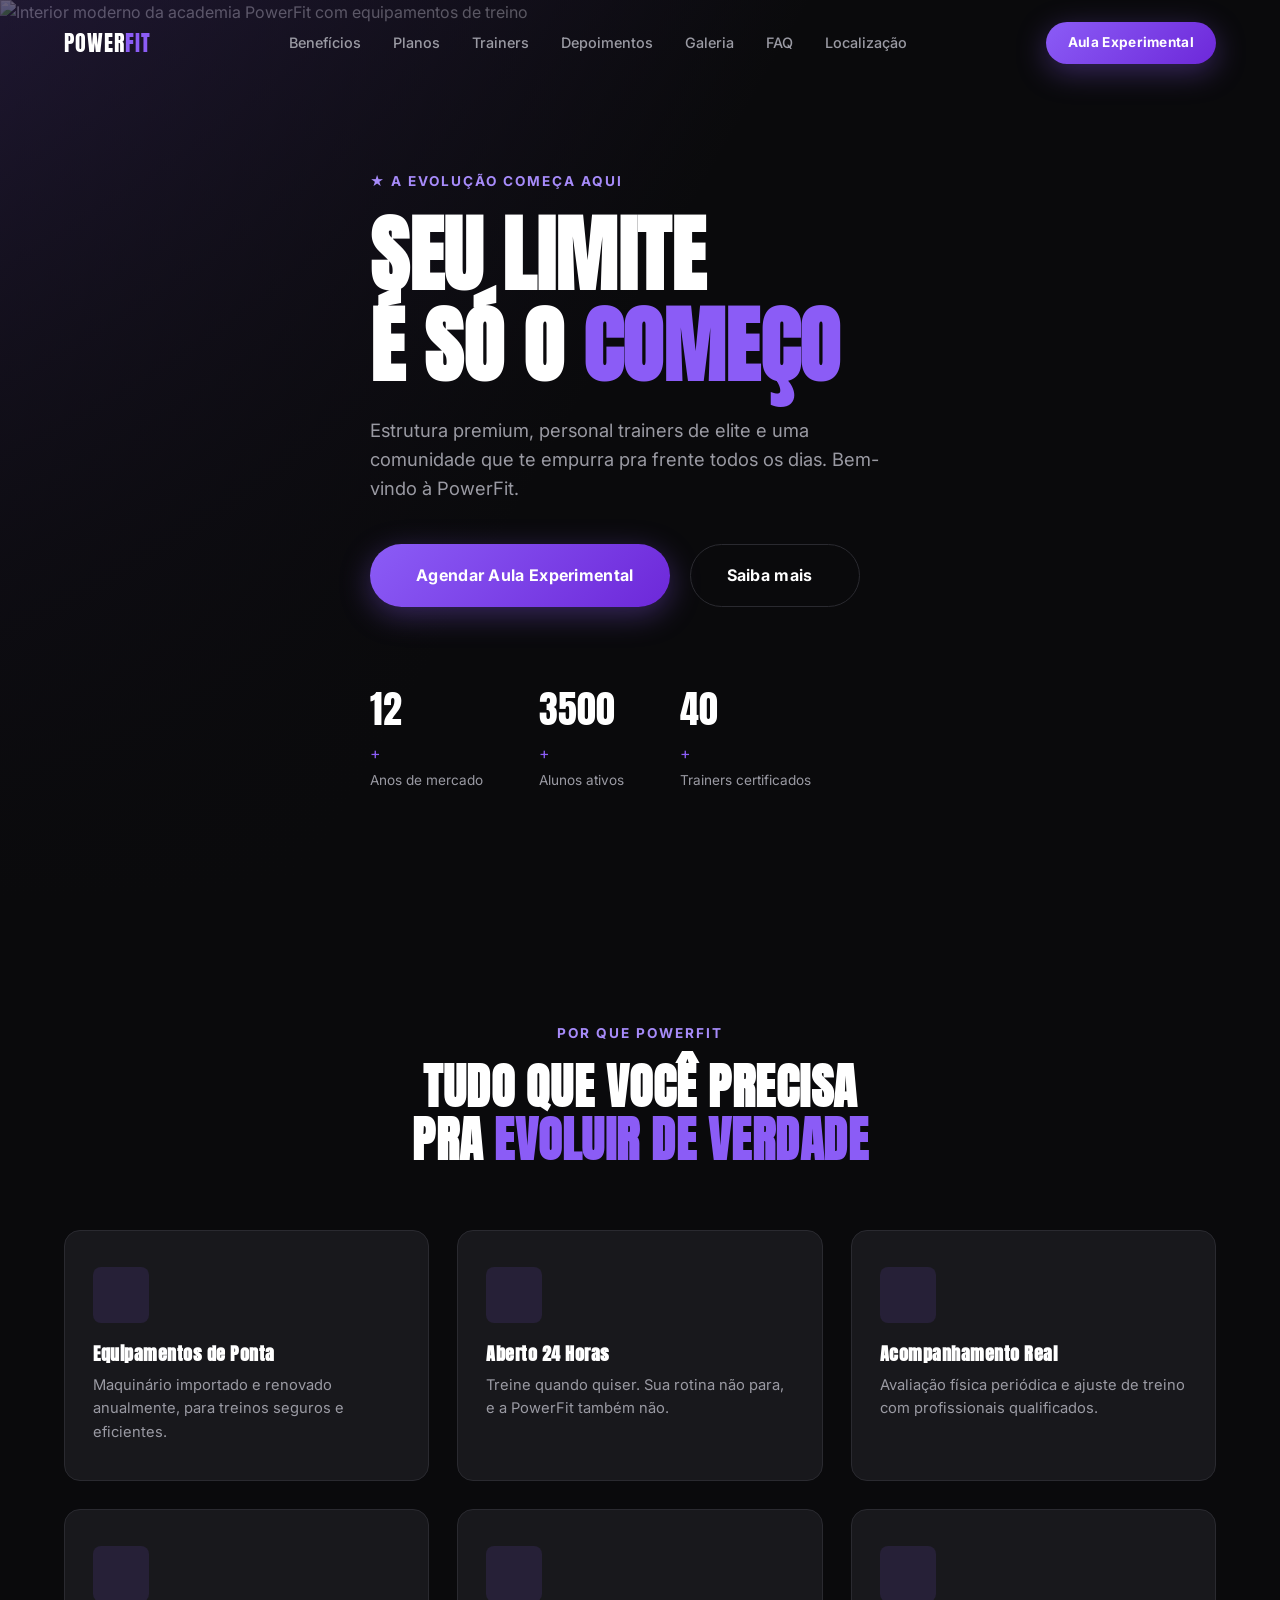
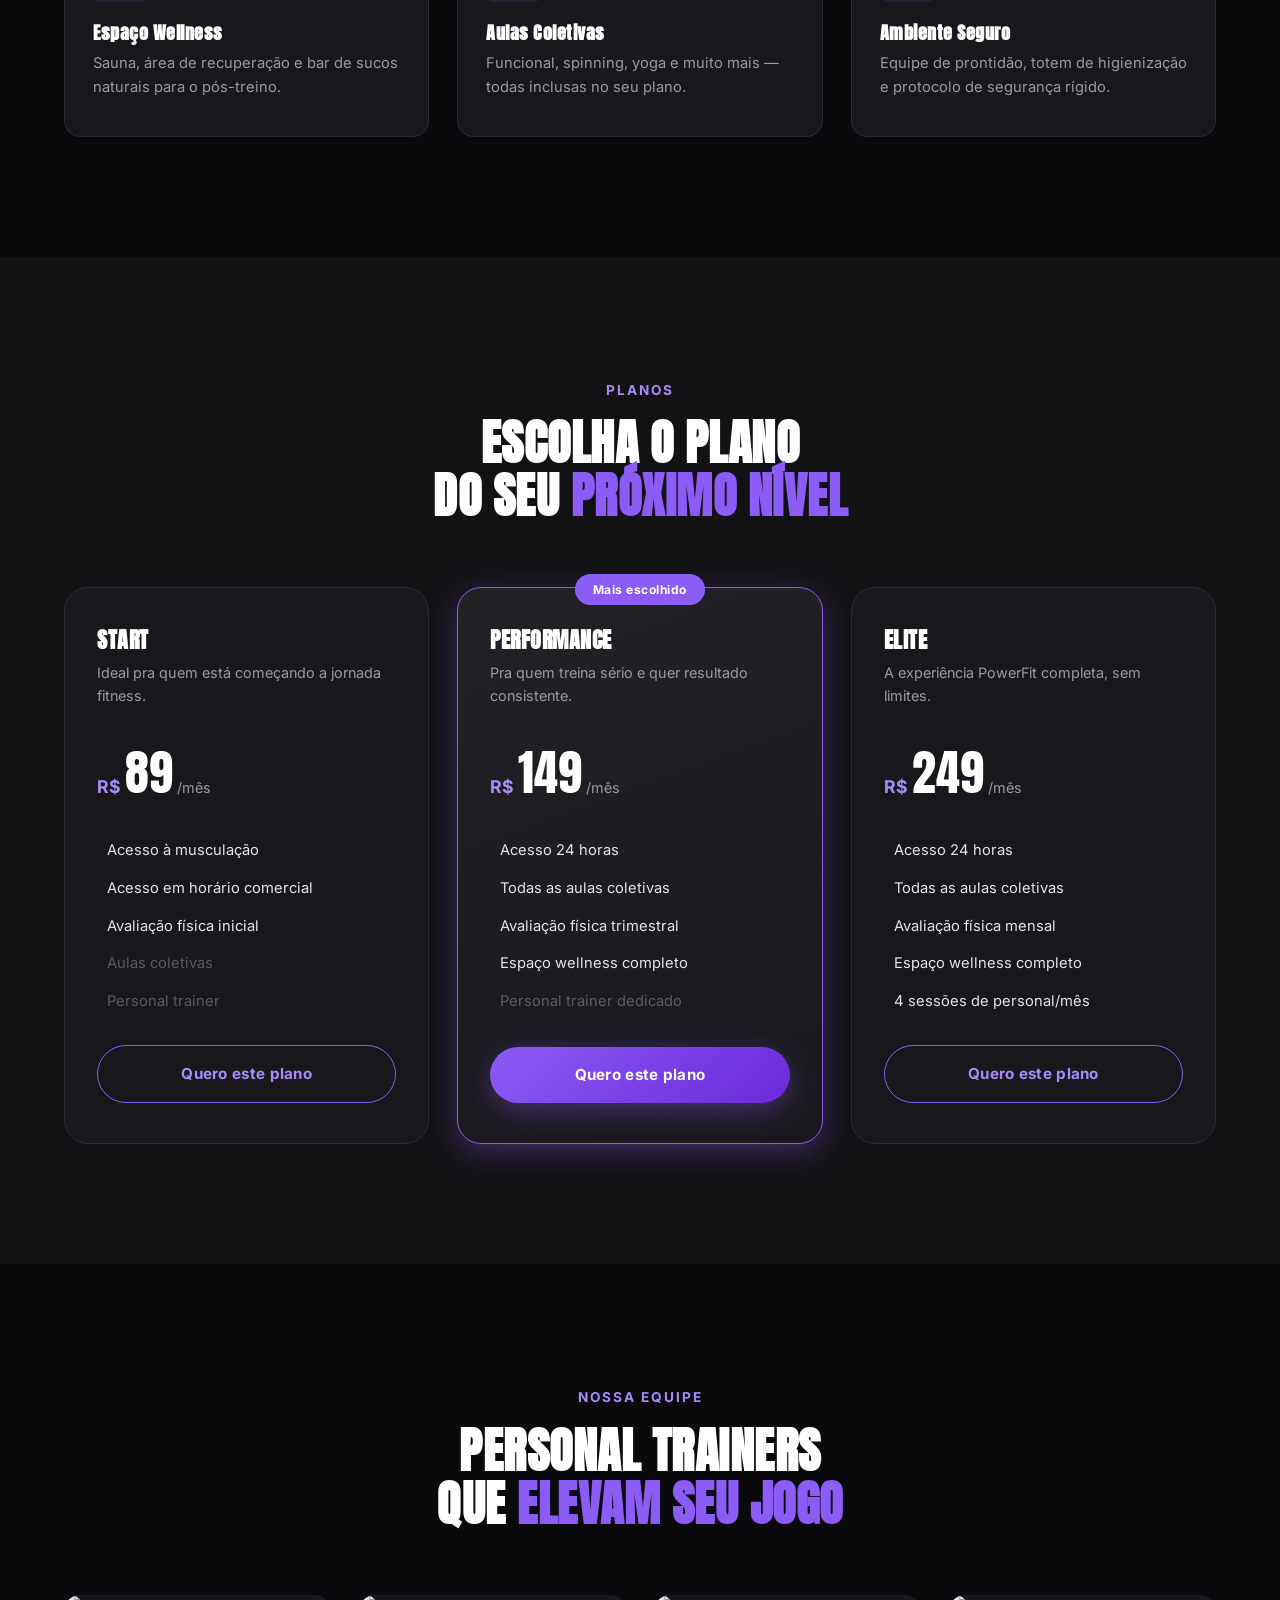
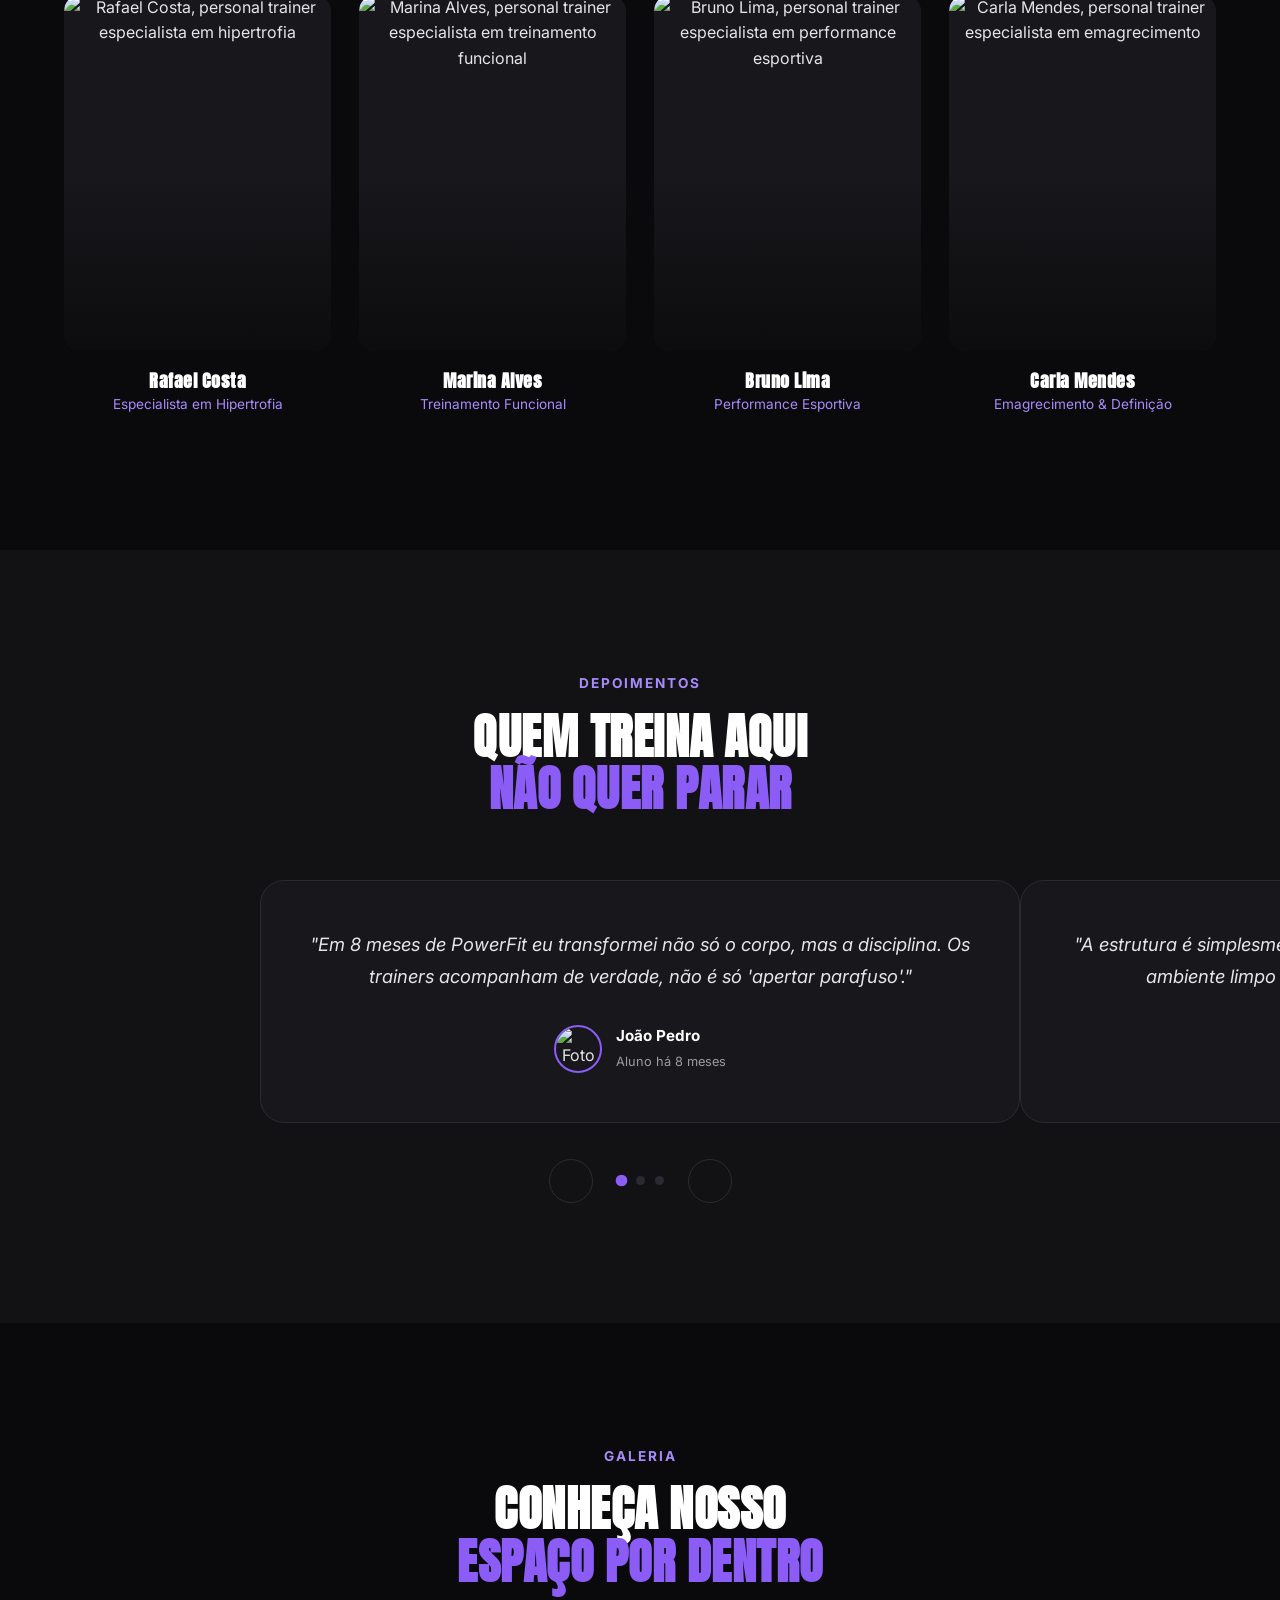
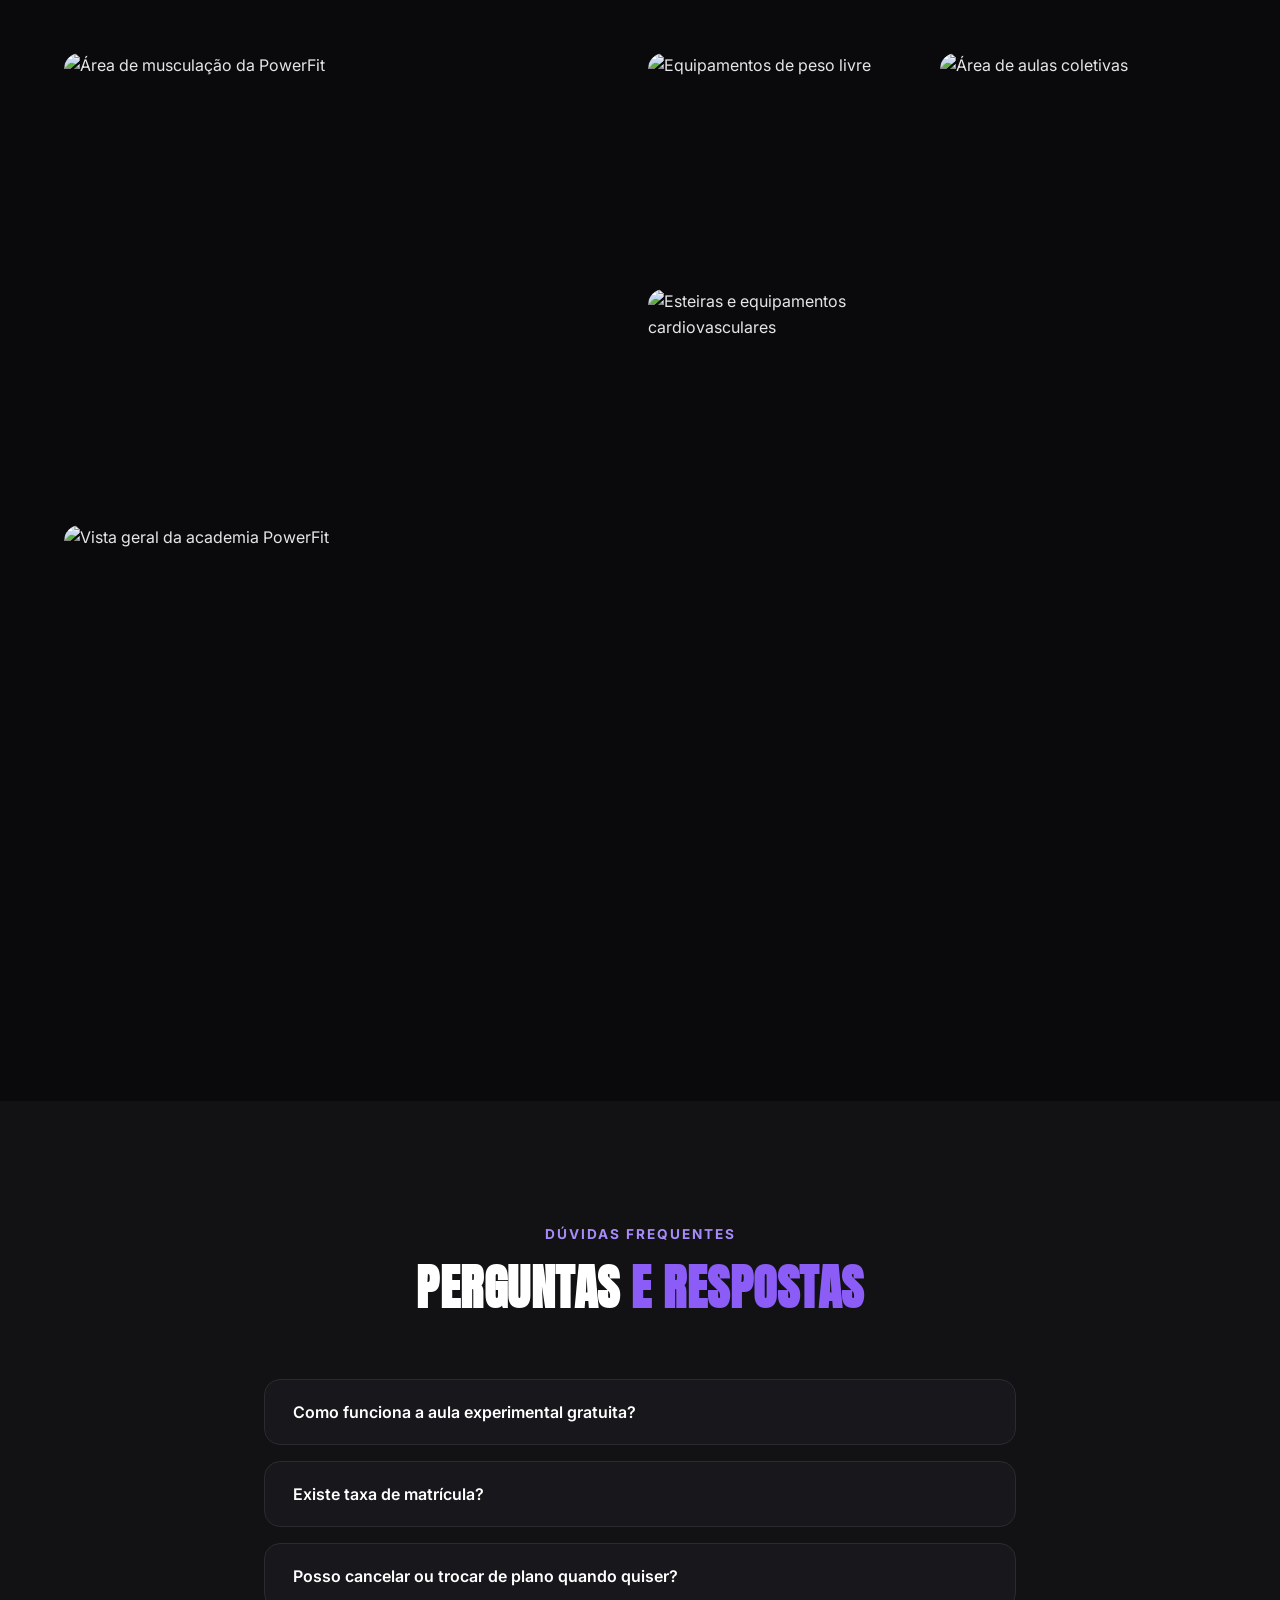
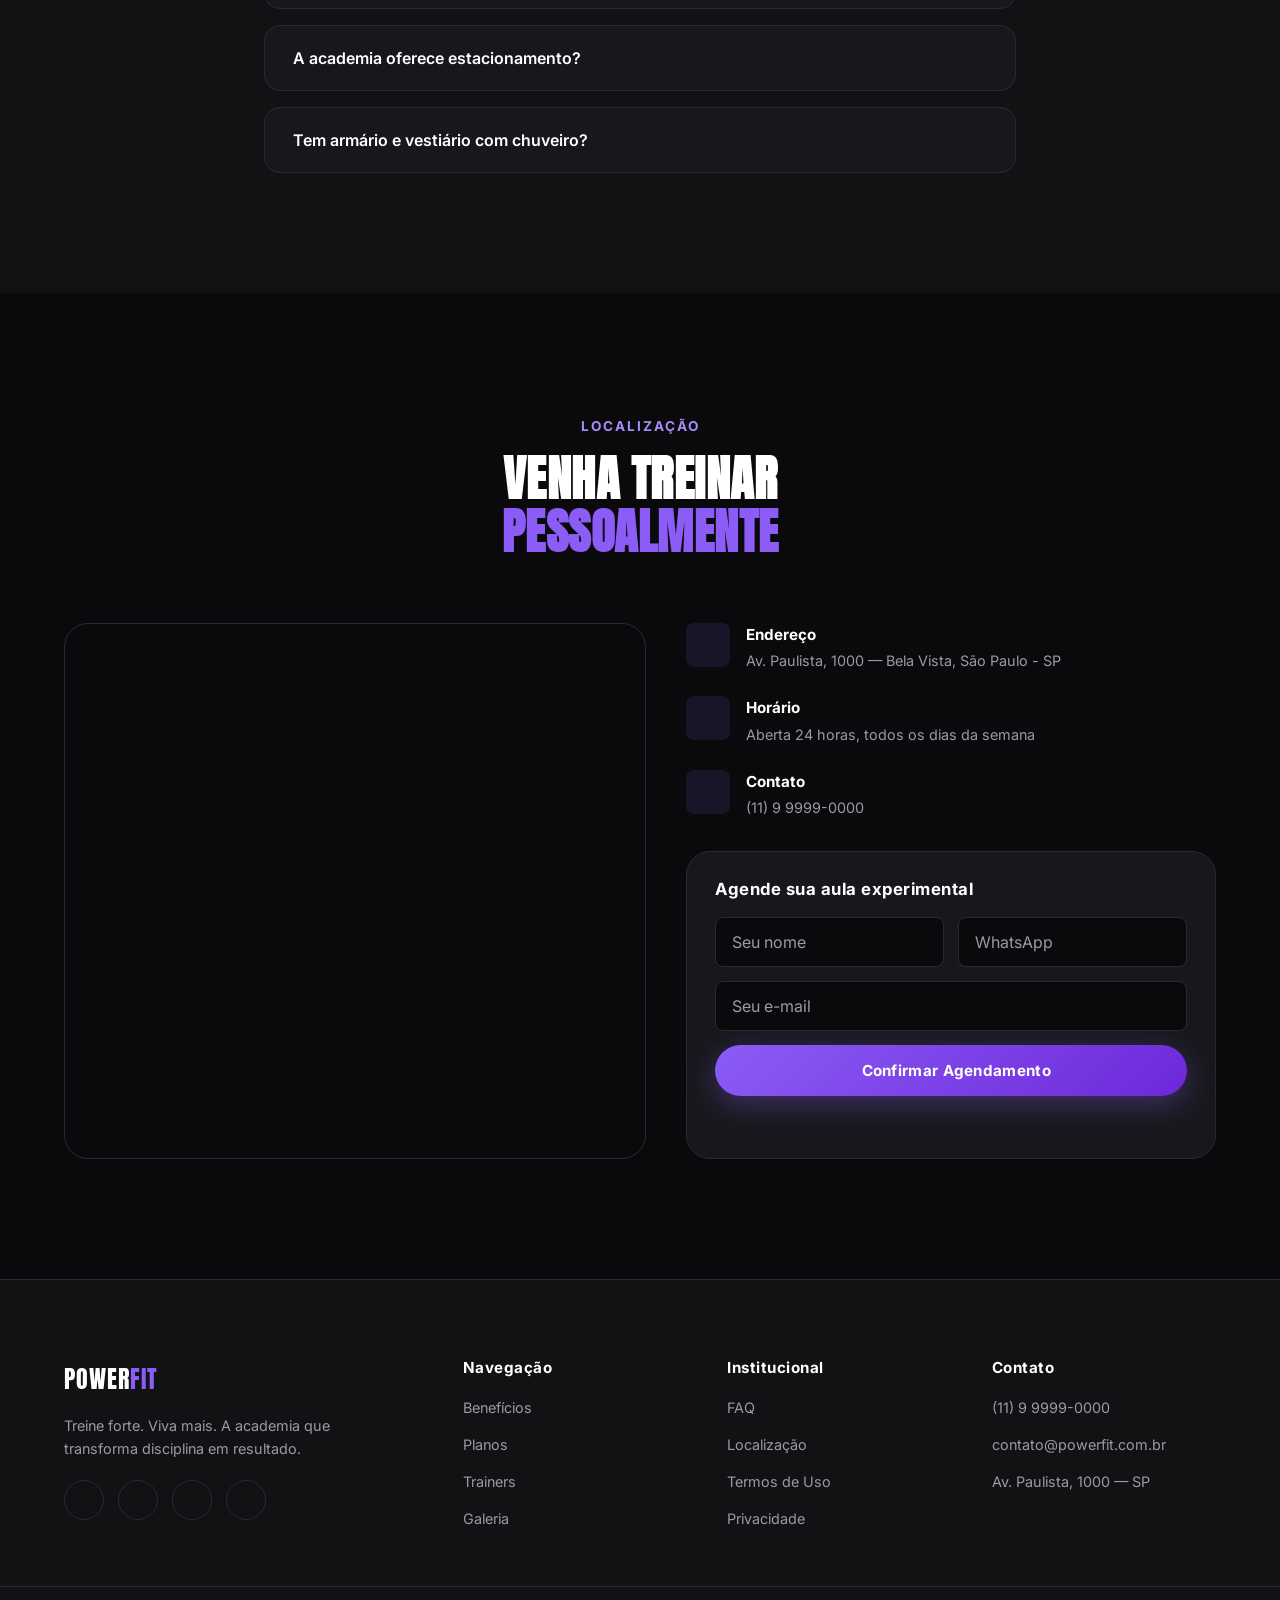
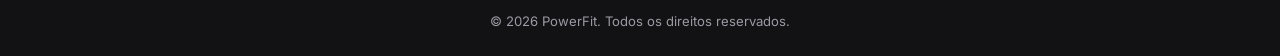
==== Academia/index.html @ 6ec3cec2 "Portifolio" ====
<!DOCTYPE html>
<html lang="pt-BR">
<head>
  <meta charset="UTF-8" />
  <meta name="viewport" content="width=device-width, initial-scale=1.0" />
  <title>PowerFit — Treine Forte. Viva Mais.</title>
  <meta name="description" content="PowerFit: a academia premium para quem busca evolução real. Aulas experimentais gratuitas, personal trainers de elite e estrutura completa." />

  <!-- ============ FONTES GOOGLE ============ -->
  <link rel="preconnect" href="https://fonts.googleapis.com">
  <link rel="preconnect" href="https://fonts.gstatic.com" crossorigin>
  <link href="https://fonts.googleapis.com/css2?family=Anton&family=Inter:wght@400;500;600;700;800&display=swap" rel="stylesheet">

  <!-- ============ ÍCONES (Phosphor Icons via CDN) ============ -->
  <script src="https://unpkg.com/@phosphor-icons/web@2.1.1"></script>

  <!-- ============ CSS PRÓPRIO ============ -->
  <link rel="stylesheet" href="style.css" />
</head>
<body>

  <!-- ===================================================== -->
  <!-- LOADER (animação de entrada)                           -->
  <!-- ===================================================== -->
  <div id="loader" class="loader" aria-hidden="true">
    <span class="loader__logo">POWER<span class="text-purple">FIT</span></span>
    <div class="loader__bar"><div class="loader__fill"></div></div>
  </div>

  <!-- ===================================================== -->
  <!-- NAVBAR FIXA                                            -->
  <!-- ===================================================== -->
  <header class="navbar" id="navbar">
    <div class="container navbar__inner">

      <!-- Logo -->
      <a href="#hero" class="navbar__logo">
        POWER<span class="text-purple">FIT</span>
      </a>

      <!-- Links de navegação (desktop) -->
      <nav class="navbar__nav" id="navMenu">
        <a href="#beneficios" class="navbar__link">Benefícios</a>
        <a href="#planos" class="navbar__link">Planos</a>
        <a href="#trainers" class="navbar__link">Trainers</a>
        <a href="#depoimentos" class="navbar__link">Depoimentos</a>
        <a href="#galeria" class="navbar__link">Galeria</a>
        <a href="#faq" class="navbar__link">FAQ</a>
        <a href="#localizacao" class="navbar__link">Localização</a>
      </nav>

      <!-- CTA + botão hambúrguer -->
      <div class="navbar__actions">
        <a href="#contato" class="btn btn--primary btn--small">Aula Experimental</a>
        <button class="navbar__toggle" id="navToggle" aria-label="Abrir menu" aria-expanded="false">
          <span></span><span></span><span></span>
        </button>
      </div>
    </div>
  </header>

  <main>
    <!-- ===================================================== -->
    <!-- HERO SECTION                                           -->
    <!-- ===================================================== -->
    <section class="hero" id="hero">
      <!-- Imagem de fundo da academia -->
      <div class="hero__media">
        <img
          src="https://images.unsplash.com/photo-1534438327276-14e5300c3a48?q=80&w=1920&auto=format&fit=crop"
          alt="Interior moderno da academia PowerFit com equipamentos de treino"
          class="hero__img"
        />
        <div class="hero__overlay"></div>
      </div>

      <div class="container hero__content">
        <p class="eyebrow fade-in">★ A evolução começa aqui</p>
        <h1 class="hero__title fade-in">
          SEU LIMITE<br>
          É SÓ O <span class="text-purple">COMEÇO</span>
        </h1>
        <p class="hero__subtitle fade-in">
          Estrutura premium, personal trainers de elite e uma comunidade que te empurra
          pra frente todos os dias. Bem-vindo à PowerFit.
        </p>

        <div class="hero__actions fade-in">
          <a href="#contato" class="btn btn--primary btn--large">
            <i class="ph-bold ph-calendar-check"></i>
            Agendar Aula Experimental
          </a>
          <a href="#beneficios" class="btn btn--ghost btn--large">
            Saiba mais
            <i class="ph-bold ph-arrow-down"></i>
          </a>
        </div>

        <!-- Estatísticas rápidas -->
        <div class="hero__stats fade-in">
          <div class="hero__stat">
            <span class="hero__stat-number" data-count="12">0</span><span class="text-purple">+</span>
            <span class="hero__stat-label">Anos de mercado</span>
          </div>
          <div class="hero__stat">
            <span class="hero__stat-number" data-count="3500">0</span><span class="text-purple">+</span>
            <span class="hero__stat-label">Alunos ativos</span>
          </div>
          <div class="hero__stat">
            <span class="hero__stat-number" data-count="40">0</span><span class="text-purple">+</span>
            <span class="hero__stat-label">Trainers certificados</span>
          </div>
        </div>
      </div>

      <!-- Indicador de scroll -->
      <button class="hero__scroll-indicator" id="scrollIndicator" aria-label="Rolar para baixo">
        <i class="ph-bold ph-mouse-simple"></i>
      </button>
    </section>

    <!-- ===================================================== -->
    <!-- BENEFÍCIOS                                             -->
    <!-- ===================================================== -->
    <section class="section" id="beneficios">
      <div class="container">
        <div class="section__header fade-in">
          <p class="eyebrow">Por que PowerFit</p>
          <h2 class="section__title">Tudo que você precisa<br>pra <span class="text-purple">evoluir de verdade</span></h2>
        </div>

        <div class="benefits-grid">

          <div class="benefit-card fade-in">
            <div class="benefit-card__icon"><i class="ph-bold ph-barbell"></i></div>
            <h3 class="benefit-card__title">Equipamentos de Ponta</h3>
            <p class="benefit-card__text">Maquinário importado e renovado anualmente, para treinos seguros e eficientes.</p>
          </div>

          <div class="benefit-card fade-in">
            <div class="benefit-card__icon"><i class="ph-bold ph-clock"></i></div>
            <h3 class="benefit-card__title">Aberto 24 Horas</h3>
            <p class="benefit-card__text">Treine quando quiser. Sua rotina não para, e a PowerFit também não.</p>
          </div>

          <div class="benefit-card fade-in">
            <div class="benefit-card__icon"><i class="ph-bold ph-user-circle-gear"></i></div>
            <h3 class="benefit-card__title">Acompanhamento Real</h3>
            <p class="benefit-card__text">Avaliação física periódica e ajuste de treino com profissionais qualificados.</p>
          </div>

          <div class="benefit-card fade-in">
            <div class="benefit-card__icon"><i class="ph-bold ph-drop"></i></div>
            <h3 class="benefit-card__title">Espaço Wellness</h3>
            <p class="benefit-card__text">Sauna, área de recuperação e bar de sucos naturais para o pós-treino.</p>
          </div>

          <div class="benefit-card fade-in">
            <div class="benefit-card__icon"><i class="ph-bold ph-users-three"></i></div>
            <h3 class="benefit-card__title">Aulas Coletivas</h3>
            <p class="benefit-card__text">Funcional, spinning, yoga e muito mais — todas inclusas no seu plano.</p>
          </div>

          <div class="benefit-card fade-in">
            <div class="benefit-card__icon"><i class="ph-bold ph-shield-check"></i></div>
            <h3 class="benefit-card__title">Ambiente Seguro</h3>
            <p class="benefit-card__text">Equipe de prontidão, totem de higienização e protocolo de segurança rígido.</p>
          </div>

        </div>
      </div>
    </section>

    <!-- ===================================================== -->
    <!-- PLANOS                                                 -->
    <!-- ===================================================== -->
    <section class="section section--alt" id="planos">
      <div class="container">
        <div class="section__header fade-in">
          <p class="eyebrow">Planos</p>
          <h2 class="section__title">Escolha o plano<br>do seu <span class="text-purple">próximo nível</span></h2>
        </div>

        <div class="plans-grid">

          <!-- Plano Básico -->
          <div class="plan-card fade-in">
            <h3 class="plan-card__name">Start</h3>
            <p class="plan-card__desc">Ideal pra quem está começando a jornada fitness.</p>
            <div class="plan-card__price">
              <span class="plan-card__currency">R$</span>
              <span class="plan-card__value">89</span>
              <span class="plan-card__period">/mês</span>
            </div>
            <ul class="plan-card__features">
              <li><i class="ph-bold ph-check"></i> Acesso à musculação</li>
              <li><i class="ph-bold ph-check"></i> Acesso em horário comercial</li>
              <li><i class="ph-bold ph-check"></i> Avaliação física inicial</li>
              <li class="is-disabled"><i class="ph-bold ph-x"></i> Aulas coletivas</li>
              <li class="is-disabled"><i class="ph-bold ph-x"></i> Personal trainer</li>
            </ul>
            <a href="#contato" class="btn btn--outline btn--full">Quero este plano</a>
          </div>

          <!-- Plano Destaque -->
          <div class="plan-card plan-card--featured fade-in">
            <span class="plan-card__badge">Mais escolhido</span>
            <h3 class="plan-card__name">Performance</h3>
            <p class="plan-card__desc">Pra quem treina sério e quer resultado consistente.</p>
            <div class="plan-card__price">
              <span class="plan-card__currency">R$</span>
              <span class="plan-card__value">149</span>
              <span class="plan-card__period">/mês</span>
            </div>
            <ul class="plan-card__features">
              <li><i class="ph-bold ph-check"></i> Acesso 24 horas</li>
              <li><i class="ph-bold ph-check"></i> Todas as aulas coletivas</li>
              <li><i class="ph-bold ph-check"></i> Avaliação física trimestral</li>
              <li><i class="ph-bold ph-check"></i> Espaço wellness completo</li>
              <li class="is-disabled"><i class="ph-bold ph-x"></i> Personal trainer dedicado</li>
            </ul>
            <a href="#contato" class="btn btn--primary btn--full">Quero este plano</a>
          </div>

          <!-- Plano Premium -->
          <div class="plan-card fade-in">
            <h3 class="plan-card__name">Elite</h3>
            <p class="plan-card__desc">A experiência PowerFit completa, sem limites.</p>
            <div class="plan-card__price">
              <span class="plan-card__currency">R$</span>
              <span class="plan-card__value">249</span>
              <span class="plan-card__period">/mês</span>
            </div>
            <ul class="plan-card__features">
              <li><i class="ph-bold ph-check"></i> Acesso 24 horas</li>
              <li><i class="ph-bold ph-check"></i> Todas as aulas coletivas</li>
              <li><i class="ph-bold ph-check"></i> Avaliação física mensal</li>
              <li><i class="ph-bold ph-check"></i> Espaço wellness completo</li>
              <li><i class="ph-bold ph-check"></i> 4 sessões de personal/mês</li>
            </ul>
            <a href="#contato" class="btn btn--outline btn--full">Quero este plano</a>
          </div>

        </div>
      </div>
    </section>

    <!-- ===================================================== -->
    <!-- PERSONAL TRAINERS                                      -->
    <!-- ===================================================== -->
    <section class="section" id="trainers">
      <div class="container">
        <div class="section__header fade-in">
          <p class="eyebrow">Nossa equipe</p>
          <h2 class="section__title">Personal Trainers<br>que <span class="text-purple">elevam seu jogo</span></h2>
        </div>

        <div class="trainers-grid">

          <div class="trainer-card fade-in">
            <div class="trainer-card__photo">
              <img src="https://images.unsplash.com/photo-1571019613454-1cb2f99b2d8b?q=80&w=600&auto=format&fit=crop" alt="Rafael Costa, personal trainer especialista em hipertrofia">
            </div>
            <h3 class="trainer-card__name">Rafael Costa</h3>
            <p class="trainer-card__role">Especialista em Hipertrofia</p>
            <div class="trainer-card__social">
              <a href="#" aria-label="Instagram de Rafael Costa"><i class="ph-bold ph-instagram-logo"></i></a>
              <a href="#" aria-label="LinkedIn de Rafael Costa"><i class="ph-bold ph-linkedin-logo"></i></a>
            </div>
          </div>

          <div class="trainer-card fade-in">
            <div class="trainer-card__photo">
              <img src="https://images.unsplash.com/photo-1548690312-e3b507d8c110?q=80&w=600&auto=format&fit=crop" alt="Marina Alves, personal trainer especialista em treinamento funcional">
            </div>
            <h3 class="trainer-card__name">Marina Alves</h3>
            <p class="trainer-card__role">Treinamento Funcional</p>
            <div class="trainer-card__social">
              <a href="#" aria-label="Instagram de Marina Alves"><i class="ph-bold ph-instagram-logo"></i></a>
              <a href="#" aria-label="LinkedIn de Marina Alves"><i class="ph-bold ph-linkedin-logo"></i></a>
            </div>
          </div>

          <div class="trainer-card fade-in">
            <div class="trainer-card__photo">
              <img src="https://images.unsplash.com/photo-1517836357463-d25dfeac3438?q=80&w=600&auto=format&fit=crop" alt="Bruno Lima, personal trainer especialista em performance esportiva">
            </div>
            <h3 class="trainer-card__name">Bruno Lima</h3>
            <p class="trainer-card__role">Performance Esportiva</p>
            <div class="trainer-card__social">
              <a href="#" aria-label="Instagram de Bruno Lima"><i class="ph-bold ph-instagram-logo"></i></a>
              <a href="#" aria-label="LinkedIn de Bruno Lima"><i class="ph-bold ph-linkedin-logo"></i></a>
            </div>
          </div>

          <div class="trainer-card fade-in">
            <div class="trainer-card__photo">
              <img src="https://images.unsplash.com/photo-1607962837359-5e7e89f86776?q=80&w=600&auto=format&fit=crop" alt="Carla Mendes, personal trainer especialista em emagrecimento">
            </div>
            <h3 class="trainer-card__name">Carla Mendes</h3>
            <p class="trainer-card__role">Emagrecimento &amp; Definição</p>
            <div class="trainer-card__social">
              <a href="#" aria-label="Instagram de Carla Mendes"><i class="ph-bold ph-instagram-logo"></i></a>
              <a href="#" aria-label="LinkedIn de Carla Mendes"><i class="ph-bold ph-linkedin-logo"></i></a>
            </div>
          </div>

        </div>
      </div>
    </section>

    <!-- ===================================================== -->
    <!-- DEPOIMENTOS                                            -->
    <!-- ===================================================== -->
    <section class="section section--alt" id="depoimentos">
      <div class="container">
        <div class="section__header fade-in">
          <p class="eyebrow">Depoimentos</p>
          <h2 class="section__title">Quem treina aqui<br><span class="text-purple">não quer parar</span></h2>
        </div>

        <!-- Carrossel de depoimentos -->
        <div class="testimonials" id="testimonials">
          <div class="testimonials__track" id="testimonialsTrack">

            <article class="testimonial-card">
              <i class="ph-fill ph-quotes testimonial-card__icon"></i>
              <p class="testimonial-card__text">
                "Em 8 meses de PowerFit eu transformei não só o corpo, mas a disciplina.
                Os trainers acompanham de verdade, não é só 'apertar parafuso'."
              </p>
              <div class="testimonial-card__author">
                <img src="https://images.unsplash.com/photo-1633332755192-727a05c4013d?q=80&w=200&auto=format&fit=crop" alt="Foto de João Pedro">
                <div>
                  <strong>João Pedro</strong>
                  <span>Aluno há 8 meses</span>
                </div>
              </div>
            </article>

            <article class="testimonial-card">
              <i class="ph-fill ph-quotes testimonial-card__icon"></i>
              <p class="testimonial-card__text">
                "A estrutura é simplesmente outro nível. Equipamentos sempre funcionando,
                ambiente limpo e uma energia contagiante em cada treino."
              </p>
              <div class="testimonial-card__author">
                <img src="https://images.unsplash.com/photo-1554151228-14d9def656e4?q=80&w=200&auto=format&fit=crop" alt="Foto de Fernanda Souza">
                <div>
                  <strong>Fernanda Souza</strong>
                  <span>Aluna há 2 anos</span>
                </div>
              </div>
            </article>

            <article class="testimonial-card">
              <i class="ph-fill ph-quotes testimonial-card__icon"></i>
              <p class="testimonial-card__text">
                "Já passei por várias academias e nenhuma chega perto do nível de atenção
                que recebo aqui. Bati minha meta de performance em 3 meses."
              </p>
              <div class="testimonial-card__author">
                <img src="https://images.unsplash.com/photo-1500648767791-00dcc994a43e?q=80&w=200&auto=format&fit=crop" alt="Foto de Lucas Tavares">
                <div>
                  <strong>Lucas Tavares</strong>
                  <span>Aluno há 1 ano</span>
                </div>
              </div>
            </article>

          </div>

          <!-- Controles do carrossel -->
          <div class="testimonials__controls">
            <button class="testimonials__btn" id="testimonialPrev" aria-label="Depoimento anterior">
              <i class="ph-bold ph-arrow-left"></i>
            </button>
            <div class="testimonials__dots" id="testimonialDots"></div>
            <button class="testimonials__btn" id="testimonialNext" aria-label="Próximo depoimento">
              <i class="ph-bold ph-arrow-right"></i>
            </button>
          </div>
        </div>
      </div>
    </section>

    <!-- ===================================================== -->
    <!-- GALERIA                                                -->
    <!-- ===================================================== -->
    <section class="section" id="galeria">
      <div class="container">
        <div class="section__header fade-in">
          <p class="eyebrow">Galeria</p>
          <h2 class="section__title">Conheça nosso<br><span class="text-purple">espaço por dentro</span></h2>
        </div>

        <div class="gallery-grid">
          <div class="gallery-item fade-in gallery-item--big">
            <img src="https://images.unsplash.com/photo-1571902943202-507ec2618e8f?q=80&w=900&auto=format&fit=crop" alt="Área de musculação da PowerFit">
          </div>
          <div class="gallery-item fade-in">
            <img src="https://images.unsplash.com/photo-1576678927484-cc907957088c?q=80&w=600&auto=format&fit=crop" alt="Equipamentos de peso livre">
          </div>
          <div class="gallery-item fade-in">
            <img src="https://images.unsplash.com/photo-1540497077202-7c8a3999166f?q=80&w=600&auto=format&fit=crop" alt="Área de aulas coletivas">
          </div>
          <div class="gallery-item fade-in">
            <img src="https://images.unsplash.com/photo-1593079831268-3381b0db4a77?q=80&w=600&auto=format&fit=crop" alt="Esteiras e equipamentos cardiovasculares">
          </div>
          <div class="gallery-item fade-in gallery-item--big">
            <img src="https://images.unsplash.com/photo-1558611848-73f7eb4001a1?q=80&w=900&auto=format&fit=crop" alt="Vista geral da academia PowerFit">
          </div>
        </div>
      </div>
    </section>

    <!-- ===================================================== -->
    <!-- FAQ                                                    -->
    <!-- ===================================================== -->
    <section class="section section--alt" id="faq">
      <div class="container container--narrow">
        <div class="section__header fade-in">
          <p class="eyebrow">Dúvidas frequentes</p>
          <h2 class="section__title">Perguntas <span class="text-purple">e respostas</span></h2>
        </div>

        <div class="accordion" id="accordion">

          <div class="accordion-item fade-in">
            <button class="accordion-item__header">
              <span>Como funciona a aula experimental gratuita?</span>
              <i class="ph-bold ph-plus accordion-item__icon"></i>
            </button>
            <div class="accordion-item__body">
              <p>Você agenda pelo site ou WhatsApp, escolhe o melhor horário e recebe um tour completo
              pela estrutura, além de treinar com acompanhamento de um trainer, sem nenhum custo.</p>
            </div>
          </div>

          <div class="accordion-item fade-in">
            <button class="accordion-item__header">
              <span>Existe taxa de matrícula?</span>
              <i class="ph-bold ph-plus accordion-item__icon"></i>
            </button>
            <div class="accordion-item__body">
              <p>Não. Na PowerFit você paga apenas a mensalidade do plano escolhido, sem taxas
              escondidas ou surpresas no contrato.</p>
            </div>
          </div>

          <div class="accordion-item fade-in">
            <button class="accordion-item__header">
              <span>Posso cancelar ou trocar de plano quando quiser?</span>
              <i class="ph-bold ph-plus accordion-item__icon"></i>
            </button>
            <div class="accordion-item__body">
              <p>Sim. Você pode fazer upgrade, downgrade ou cancelamento a qualquer momento direto
              pelo app, sem burocracia e sem multa de fidelidade.</p>
            </div>
          </div>

          <div class="accordion-item fade-in">
            <button class="accordion-item__header">
              <span>A academia oferece estacionamento?</span>
              <i class="ph-bold ph-plus accordion-item__icon"></i>
            </button>
            <div class="accordion-item__body">
              <p>Sim, contamos com estacionamento próprio gratuito para alunos durante todo o
              período de uso da academia.</p>
            </div>
          </div>

          <div class="accordion-item fade-in">
            <button class="accordion-item__header">
              <span>Tem armário e vestiário com chuveiro?</span>
              <i class="ph-bold ph-plus accordion-item__icon"></i>
            </button>
            <div class="accordion-item__body">
              <p>Sim. Nossos vestiários contam com armários individuais, chuveiros quentes e
              produtos de higiene disponíveis para todos os alunos.</p>
            </div>
          </div>

        </div>
      </div>
    </section>

    <!-- ===================================================== -->
    <!-- LOCALIZAÇÃO + CONTATO                                  -->
    <!-- ===================================================== -->
    <section class="section" id="localizacao">
      <div class="container">
        <div class="section__header fade-in">
          <p class="eyebrow">Localização</p>
          <h2 class="section__title">Venha treinar<br><span class="text-purple">pessoalmente</span></h2>
        </div>

        <div class="location-grid">

          <!-- Mapa -->
          <div class="location-map fade-in">
            <iframe
              title="Mapa de localização da PowerFit"
              src="https://www.openstreetmap.org/export/embed.html?bbox=-46.6620%2C-23.5650%2C-46.6420%2C-23.5500&layer=mapnik"
              loading="lazy"
              referrerpolicy="no-referrer-when-downgrade">
            </iframe>
          </div>

          <!-- Informações + formulário -->
          <div class="location-info fade-in" id="contato">
            <div class="location-info__item">
              <i class="ph-bold ph-map-pin"></i>
              <div>
                <strong>Endereço</strong>
                <p>Av. Paulista, 1000 — Bela Vista, São Paulo - SP</p>
              </div>
            </div>
            <div class="location-info__item">
              <i class="ph-bold ph-clock"></i>
              <div>
                <strong>Horário</strong>
                <p>Aberta 24 horas, todos os dias da semana</p>
              </div>
            </div>
            <div class="location-info__item">
              <i class="ph-bold ph-phone"></i>
              <div>
                <strong>Contato</strong>
                <p>(11) 9 9999-0000</p>
              </div>
            </div>

            <!-- Formulário de agendamento -->
            <form class="contact-form" id="contactForm">
              <h3>Agende sua aula experimental</h3>
              <div class="contact-form__row">
                <input type="text" name="nome" placeholder="Seu nome" required />
                <input type="tel" name="telefone" placeholder="WhatsApp" required />
              </div>
              <input type="email" name="email" placeholder="Seu e-mail" required />
              <button type="submit" class="btn btn--primary btn--full">
                <i class="ph-bold ph-calendar-check"></i>
                Confirmar Agendamento
              </button>
              <p class="contact-form__feedback" id="formFeedback" aria-live="polite"></p>
            </form>
          </div>

        </div>
      </div>
    </section>
  </main>

  <!-- ===================================================== -->
  <!-- RODAPÉ                                                 -->
  <!-- ===================================================== -->
  <footer class="footer">
    <div class="container footer__inner">

      <div class="footer__brand">
        <span class="footer__logo">POWER<span class="text-purple">FIT</span></span>
        <p>Treine forte. Viva mais. A academia que transforma disciplina em resultado.</p>
        <div class="footer__social">
          <a href="#" aria-label="Instagram"><i class="ph-bold ph-instagram-logo"></i></a>
          <a href="#" aria-label="Facebook"><i class="ph-bold ph-facebook-logo"></i></a>
          <a href="#" aria-label="TikTok"><i class="ph-bold ph-tiktok-logo"></i></a>
          <a href="#" aria-label="WhatsApp"><i class="ph-bold ph-whatsapp-logo"></i></a>
        </div>
      </div>

      <div class="footer__col">
        <h4>Navegação</h4>
        <a href="#beneficios">Benefícios</a>
        <a href="#planos">Planos</a>
        <a href="#trainers">Trainers</a>
        <a href="#galeria">Galeria</a>
      </div>

      <div class="footer__col">
        <h4>Institucional</h4>
        <a href="#faq">FAQ</a>
        <a href="#localizacao">Localização</a>
        <a href="#">Termos de Uso</a>
        <a href="#">Privacidade</a>
      </div>

      <div class="footer__col">
        <h4>Contato</h4>
        <a href="tel:+5511999990000">(11) 9 9999-0000</a>
        <a href="mailto:contato@powerfit.com.br">contato@powerfit.com.br</a>
        <a href="#localizacao">Av. Paulista, 1000 — SP</a>
      </div>

    </div>

    <div class="footer__bottom">
      <p>&copy; <span id="currentYear"></span> PowerFit. Todos os direitos reservados.</p>
    </div>
  </footer>

  <!-- ===================================================== -->
  <!-- BOTÃO VOLTAR AO TOPO                                   -->
  <!-- ===================================================== -->
  <button id="backToTop" class="back-to-top" aria-label="Voltar ao topo">
    <i class="ph-bold ph-arrow-up"></i>
  </button>

  <!-- ============ JAVASCRIPT PRÓPRIO ============ -->
  <script src="script.js"></script>
</body>
</html>
---- Academia/style.css ----
/* =========================================================================
   POWERFIT — STYLE SHEET
   Estrutura: 1. Reset & Variáveis | 2. Base | 3. Utilitários | 4. Loader
   5. Navbar | 6. Hero | 7. Seções gerais | 8. Benefícios | 9. Planos
   10. Trainers | 11. Depoimentos | 12. Galeria | 13. FAQ | 14. Localização
   15. Rodapé | 16. Voltar ao topo | 17. Animações | 18. Responsivo
   ========================================================================= */


/* =========================================================================
   1. RESET & VARIÁVEIS GLOBAIS
   ========================================================================= */
*, *::before, *::after {
  margin: 0;
  padding: 0;
  box-sizing: border-box;
}

:root {
  /* --- Paleta de cores --- */
  --color-bg:           #0A0A0C;   /* preto profundo - fundo principal */
  --color-bg-alt:       #121214;   /* fundo alternativo (seções pares) */
  --color-surface:      #18181C;   /* superfície de cards */
  --color-surface-light:#212126;   /* superfície em hover/destaque */
  --color-border:       #2A2A30;   /* bordas sutis */

  --color-purple:       #8B5CF6;   /* roxo principal (marca) */
  --color-purple-light: #A78BFA;   /* roxo claro (hover/destaque) */
  --color-purple-dark:  #6D28D9;   /* roxo escuro (gradientes) */

  --color-white:        #FFFFFF;
  --color-text:         #E5E5E8;   /* texto principal sobre fundo escuro */
  --color-text-muted:   #9A9AA3;   /* texto secundário */

  /* --- Tipografia --- */
  --font-display: 'Anton', sans-serif;     /* títulos de impacto */
  --font-body:    'Inter', sans-serif;     /* corpo de texto */

  /* --- Espaçamentos --- */
  --container-max: 1200px;
  --section-padding: 120px;
  --radius-sm: 8px;
  --radius-md: 16px;
  --radius-lg: 24px;
  --radius-full: 999px;

  /* --- Transições --- */
  --ease: cubic-bezier(0.4, 0, 0.2, 1);
  --transition-fast: 0.2s var(--ease);
  --transition-base: 0.4s var(--ease);
  --transition-slow: 0.7s var(--ease);

  /* --- Sombras --- */
  --shadow-purple: 0 8px 30px rgba(139, 92, 246, 0.35);
  --shadow-card: 0 10px 40px rgba(0, 0, 0, 0.4);
}

/* Respeita preferência do usuário por menos movimento */
@media (prefers-reduced-motion: reduce) {
  *, *::before, *::after {
    animation-duration: 0.01ms !important;
    animation-iteration-count: 1 !important;
    transition-duration: 0.01ms !important;
    scroll-behavior: auto !important;
  }
}


/* =========================================================================
   2. BASE
   ========================================================================= */
html {
  scroll-behavior: smooth;
  scroll-padding-top: 90px; /* compensa a navbar fixa ao usar âncoras */
}

body {
  background-color: var(--color-bg);
  color: var(--color-text);
  font-family: var(--font-body);
  line-height: 1.6;
  overflow-x: hidden;
  -webkit-font-smoothing: antialiased;
}

img {
  max-width: 100%;
  display: block;
}

a {
  text-decoration: none;
  color: inherit;
}

ul { list-style: none; }

button {
  font-family: inherit;
  cursor: pointer;
  border: none;
  background: none;
}

input {
  font-family: inherit;
  font-size: 1rem;
}

/* Foco visível para acessibilidade via teclado */
a:focus-visible,
button:focus-visible,
input:focus-visible {
  outline: 2px solid var(--color-purple-light);
  outline-offset: 3px;
  border-radius: var(--radius-sm);
}

h1, h2, h3, h4 {
  font-family: var(--font-display);
  text-transform: uppercase;
  line-height: 1.1;
  letter-spacing: 0.5px;
}


/* =========================================================================
   3. UTILITÁRIOS
   ========================================================================= */
.container {
  max-width: var(--container-max);
  margin: 0 auto;
  padding: 0 24px;
}

.container--narrow {
  max-width: 800px;
}

.text-purple {
  color: var(--color-purple);
}

.eyebrow {
  display: inline-flex;
  align-items: center;
  gap: 8px;
  color: var(--color-purple-light);
  font-size: 0.85rem;
  font-weight: 700;
  letter-spacing: 2px;
  text-transform: uppercase;
  margin-bottom: 16px;
}

.section {
  padding: var(--section-padding) 0;
  position: relative;
}

.section--alt {
  background-color: var(--color-bg-alt);
}

.section__header {
  text-align: center;
  max-width: 700px;
  margin: 0 auto 64px;
}

.section__title {
  font-size: clamp(2rem, 4vw, 3rem);
  color: var(--color-white);
}

/* --- Botões --- */
.btn {
  display: inline-flex;
  align-items: center;
  justify-content: center;
  gap: 10px;
  font-weight: 700;
  font-size: 0.95rem;
  letter-spacing: 0.3px;
  padding: 16px 32px;
  border-radius: var(--radius-full);
  transition: transform var(--transition-fast), box-shadow var(--transition-fast), background-color var(--transition-fast), color var(--transition-fast);
  white-space: nowrap;
}

.btn--primary {
  background: linear-gradient(135deg, var(--color-purple) 0%, var(--color-purple-dark) 100%);
  color: var(--color-white);
  box-shadow: var(--shadow-purple);
}

.btn--primary:hover {
  transform: translateY(-3px) scale(1.02);
  box-shadow: 0 14px 40px rgba(139, 92, 246, 0.5);
}

.btn--ghost {
  background: transparent;
  color: var(--color-white);
  border: 1px solid var(--color-border);
}

.btn--ghost:hover {
  background: rgba(255, 255, 255, 0.06);
  border-color: var(--color-purple-light);
  transform: translateY(-3px);
}

.btn--outline {
  background: transparent;
  color: var(--color-purple-light);
  border: 1px solid var(--color-purple);
}

.btn--outline:hover {
  background: var(--color-purple);
  color: var(--color-white);
  transform: translateY(-3px);
}

.btn--small {
  padding: 10px 22px;
  font-size: 0.85rem;
}

.btn--large {
  padding: 18px 36px;
  font-size: 1rem;
}

.btn--full {
  width: 100%;
}

/* --- Animação fade-in ao rolar a página --- */
.fade-in {
  opacity: 0;
  transform: translateY(40px);
  transition: opacity 0.8s var(--ease), transform 0.8s var(--ease);
}

.fade-in.is-visible {
  opacity: 1;
  transform: translateY(0);
}


/* =========================================================================
   4. LOADER
   ========================================================================= */
.loader {
  position: fixed;
  inset: 0;
  z-index: 9999;
  background: var(--color-bg);
  display: flex;
  flex-direction: column;
  align-items: center;
  justify-content: center;
  gap: 24px;
  transition: opacity 0.6s var(--ease), visibility 0.6s var(--ease);
}

.loader.is-hidden {
  opacity: 0;
  visibility: hidden;
  pointer-events: none;
}

.loader__logo {
  font-family: var(--font-display);
  font-size: 2rem;
  color: var(--color-white);
  letter-spacing: 2px;
}

.loader__bar {
  width: 200px;
  height: 3px;
  background: var(--color-border);
  border-radius: var(--radius-full);
  overflow: hidden;
}

.loader__fill {
  height: 100%;
  width: 0%;
  background: linear-gradient(90deg, var(--color-purple), var(--color-purple-light));
  animation: loaderFill 1.4s var(--ease) forwards;
}

@keyframes loaderFill {
  from { width: 0%; }
  to   { width: 100%; }
}


/* =========================================================================
   5. NAVBAR
   ========================================================================= */
.navbar {
  position: fixed;
  top: 0;
  left: 0;
  right: 0;
  z-index: 1000;
  padding: 22px 0;
  transition: padding var(--transition-base), background-color var(--transition-base), box-shadow var(--transition-base);
}

/* Estado "scrolled": navbar encolhe e ganha fundo sólido */
.navbar.is-scrolled {
  padding: 14px 0;
  background-color: rgba(10, 10, 12, 0.85);
  backdrop-filter: blur(12px);
  box-shadow: 0 4px 30px rgba(0, 0, 0, 0.4);
  border-bottom: 1px solid var(--color-border);
}

.navbar__inner {
  display: flex;
  align-items: center;
  justify-content: space-between;
  gap: 24px;
}

.navbar__logo {
  font-family: var(--font-display);
  font-size: 1.4rem;
  color: var(--color-white);
  letter-spacing: 1px;
  flex-shrink: 0;
}

.navbar__nav {
  display: flex;
  gap: 32px;
  flex: 1;
  justify-content: center;
}

.navbar__link {
  position: relative;
  font-size: 0.9rem;
  font-weight: 500;
  color: var(--color-text-muted);
  transition: color var(--transition-fast);
}

.navbar__link::after {
  content: '';
  position: absolute;
  left: 0;
  bottom: -6px;
  width: 0%;
  height: 2px;
  background: var(--color-purple);
  transition: width var(--transition-fast);
}

.navbar__link:hover {
  color: var(--color-white);
}

.navbar__link:hover::after {
  width: 100%;
}

.navbar__actions {
  display: flex;
  align-items: center;
  gap: 16px;
  flex-shrink: 0;
}

/* Botão hambúrguer (mobile) */
.navbar__toggle {
  display: none;
  flex-direction: column;
  justify-content: center;
  gap: 5px;
  width: 32px;
  height: 32px;
}

.navbar__toggle span {
  display: block;
  width: 100%;
  height: 2px;
  background: var(--color-white);
  border-radius: 2px;
  transition: transform var(--transition-fast), opacity var(--transition-fast);
}

/* Animação do hambúrguer para "X" quando aberto */
.navbar__toggle.is-active span:nth-child(1) {
  transform: translateY(7px) rotate(45deg);
}
.navbar__toggle.is-active span:nth-child(2) {
  opacity: 0;
}
.navbar__toggle.is-active span:nth-child(3) {
  transform: translateY(-7px) rotate(-45deg);
}


/* =========================================================================
   6. HERO
   ========================================================================= */
.hero {
  position: relative;
  min-height: 100vh;
  display: flex;
  align-items: center;
  overflow: hidden;
}

.hero__media {
  position: absolute;
  inset: 0;
  z-index: -1;
}

.hero__img {
  width: 100%;
  height: 100%;
  object-fit: cover;
  /* Leve zoom-out inicial para dar sensação de profundidade no load */
  animation: heroZoom 20s var(--ease) infinite alternate;
}

@keyframes heroZoom {
  from { transform: scale(1); }
  to   { transform: scale(1.08); }
}

.hero__overlay {
  position: absolute;
  inset: 0;
  background:
    linear-gradient(180deg, rgba(10,10,12,0.55) 0%, rgba(10,10,12,0.85) 60%, var(--color-bg) 100%),
    linear-gradient(120deg, rgba(139,92,246,0.35) 0%, rgba(10,10,12,0.2) 45%);
}

.hero__content {
  position: relative;
  z-index: 1;
  padding-top: 140px;
  padding-bottom: 80px;
}

.hero__title {
  font-size: clamp(2.6rem, 7vw, 5.2rem);
  color: var(--color-white);
  margin-bottom: 24px;
  max-width: 900px;
}

.hero__subtitle {
  font-size: 1.15rem;
  color: var(--color-text-muted);
  max-width: 540px;
  margin-bottom: 40px;
}

.hero__actions {
  display: flex;
  gap: 20px;
  flex-wrap: wrap;
  margin-bottom: 72px;
}

.hero__stats {
  display: flex;
  gap: 56px;
  flex-wrap: wrap;
}

.hero__stat {
  display: flex;
  flex-direction: column;
}

.hero__stat-number {
  font-family: var(--font-display);
  font-size: 2.4rem;
  color: var(--color-white);
  display: inline;
}

.hero__stat-label {
  font-size: 0.85rem;
  color: var(--color-text-muted);
  margin-top: 4px;
}

/* Indicador de scroll no rodapé do hero */
.hero__scroll-indicator {
  position: absolute;
  bottom: 32px;
  left: 50%;
  transform: translateX(-50%);
  z-index: 1;
  color: var(--color-white);
  font-size: 1.6rem;
  opacity: 0.7;
  animation: bounce 2s ease-in-out infinite;
  transition: opacity var(--transition-fast);
}

.hero__scroll-indicator:hover {
  opacity: 1;
}

@keyframes bounce {
  0%, 100% { transform: translate(-50%, 0); }
  50%      { transform: translate(-50%, 10px); }
}


/* =========================================================================
   8. BENEFÍCIOS
   ========================================================================= */
.benefits-grid {
  display: grid;
  grid-template-columns: repeat(3, 1fr);
  gap: 28px;
}

.benefit-card {
  background: var(--color-surface);
  border: 1px solid var(--color-border);
  border-radius: var(--radius-md);
  padding: 36px 28px;
  transition: transform var(--transition-base), border-color var(--transition-base), box-shadow var(--transition-base);
}

.benefit-card:hover {
  transform: translateY(-8px);
  border-color: var(--color-purple);
  box-shadow: var(--shadow-card), 0 0 0 1px rgba(139, 92, 246, 0.3);
}

.benefit-card__icon {
  width: 56px;
  height: 56px;
  display: flex;
  align-items: center;
  justify-content: center;
  background: rgba(139, 92, 246, 0.12);
  color: var(--color-purple-light);
  border-radius: var(--radius-sm);
  font-size: 1.6rem;
  margin-bottom: 20px;
  transition: background var(--transition-fast), transform var(--transition-fast);
}

.benefit-card:hover .benefit-card__icon {
  background: var(--color-purple);
  color: var(--color-white);
  transform: scale(1.08) rotate(-4deg);
}

.benefit-card__title {
  font-size: 1.15rem;
  color: var(--color-white);
  margin-bottom: 10px;
  text-transform: none;
}

.benefit-card__text {
  font-size: 0.92rem;
  color: var(--color-text-muted);
}


/* =========================================================================
   9. PLANOS
   ========================================================================= */
.plans-grid {
  display: grid;
  grid-template-columns: repeat(3, 1fr);
  gap: 28px;
  align-items: stretch;
}

.plan-card {
  position: relative;
  background: var(--color-surface);
  border: 1px solid var(--color-border);
  border-radius: var(--radius-lg);
  padding: 40px 32px;
  display: flex;
  flex-direction: column;
  transition: transform var(--transition-base), box-shadow var(--transition-base);
}

.plan-card:hover {
  transform: translateY(-6px);
}

.plan-card--featured {
  background: linear-gradient(160deg, var(--color-surface-light), var(--color-surface));
  border-color: var(--color-purple);
  box-shadow: var(--shadow-purple);
  transform: scale(1.03);
}

.plan-card--featured:hover {
  transform: scale(1.03) translateY(-6px);
}

.plan-card__badge {
  position: absolute;
  top: -14px;
  left: 50%;
  transform: translateX(-50%);
  background: var(--color-purple);
  color: var(--color-white);
  font-size: 0.75rem;
  font-weight: 700;
  letter-spacing: 0.5px;
  padding: 6px 18px;
  border-radius: var(--radius-full);
  white-space: nowrap;
}

.plan-card__name {
  font-size: 1.4rem;
  color: var(--color-white);
  margin-bottom: 8px;
}

.plan-card__desc {
  font-size: 0.9rem;
  color: var(--color-text-muted);
  margin-bottom: 28px;
  min-height: 42px;
}

.plan-card__price {
  display: flex;
  align-items: baseline;
  gap: 4px;
  margin-bottom: 28px;
}

.plan-card__currency {
  font-size: 1.1rem;
  color: var(--color-purple-light);
  font-weight: 700;
}

.plan-card__value {
  font-family: var(--font-display);
  font-size: 3rem;
  color: var(--color-white);
}

.plan-card__period {
  font-size: 0.9rem;
  color: var(--color-text-muted);
}

.plan-card__features {
  display: flex;
  flex-direction: column;
  gap: 14px;
  margin-bottom: 32px;
  flex: 1;
}

.plan-card__features li {
  display: flex;
  align-items: center;
  gap: 10px;
  font-size: 0.92rem;
  color: var(--color-text);
}

.plan-card__features li i {
  color: var(--color-purple-light);
  font-size: 1rem;
}

.plan-card__features li.is-disabled {
  color: var(--color-text-muted);
  opacity: 0.5;
}

.plan-card__features li.is-disabled i {
  color: var(--color-text-muted);
}


/* =========================================================================
   10. PERSONAL TRAINERS
   ========================================================================= */
.trainers-grid {
  display: grid;
  grid-template-columns: repeat(4, 1fr);
  gap: 28px;
}

.trainer-card {
  text-align: center;
  transition: transform var(--transition-base);
}

.trainer-card:hover {
  transform: translateY(-8px);
}

.trainer-card__photo {
  position: relative;
  aspect-ratio: 3 / 4;
  border-radius: var(--radius-md);
  overflow: hidden;
  margin-bottom: 20px;
  background: var(--color-surface);
}

.trainer-card__photo::after {
  content: '';
  position: absolute;
  inset: 0;
  background: linear-gradient(180deg, transparent 50%, rgba(10,10,12,0.85) 100%);
}

.trainer-card__photo img {
  width: 100%;
  height: 100%;
  object-fit: cover;
  transition: transform var(--transition-slow);
}

.trainer-card:hover .trainer-card__photo img {
  transform: scale(1.08);
}

.trainer-card__name {
  font-size: 1.1rem;
  color: var(--color-white);
  text-transform: none;
  margin-bottom: 4px;
}

.trainer-card__role {
  font-size: 0.85rem;
  color: var(--color-purple-light);
  margin-bottom: 14px;
}

.trainer-card__social {
  display: flex;
  justify-content: center;
  gap: 14px;
  font-size: 1.1rem;
  color: var(--color-text-muted);
}

.trainer-card__social a {
  transition: color var(--transition-fast), transform var(--transition-fast);
}

.trainer-card__social a:hover {
  color: var(--color-purple-light);
  transform: translateY(-3px);
}


/* =========================================================================
   11. DEPOIMENTOS
   ========================================================================= */
.testimonials {
  max-width: 760px;
  margin: 0 auto;
}

.testimonials__track {
  display: flex;
  transition: transform var(--transition-slow);
}

.testimonial-card {
  flex: 0 0 100%;
  background: var(--color-surface);
  border: 1px solid var(--color-border);
  border-radius: var(--radius-lg);
  padding: 48px 40px;
  text-align: center;
}

.testimonial-card__icon {
  font-size: 2rem;
  color: var(--color-purple);
  margin-bottom: 20px;
}

.testimonial-card__text {
  font-size: 1.15rem;
  color: var(--color-text);
  line-height: 1.7;
  margin-bottom: 32px;
  font-style: italic;
}

.testimonial-card__author {
  display: flex;
  align-items: center;
  justify-content: center;
  gap: 14px;
}

.testimonial-card__author img {
  width: 48px;
  height: 48px;
  border-radius: 50%;
  object-fit: cover;
  border: 2px solid var(--color-purple);
}

.testimonial-card__author div {
  text-align: left;
}

.testimonial-card__author strong {
  display: block;
  color: var(--color-white);
  font-size: 0.95rem;
}

.testimonial-card__author span {
  font-size: 0.8rem;
  color: var(--color-text-muted);
}

.testimonials__controls {
  display: flex;
  align-items: center;
  justify-content: center;
  gap: 24px;
  margin-top: 36px;
}

.testimonials__btn {
  width: 44px;
  height: 44px;
  border-radius: 50%;
  border: 1px solid var(--color-border);
  color: var(--color-white);
  display: flex;
  align-items: center;
  justify-content: center;
  transition: background var(--transition-fast), border-color var(--transition-fast), transform var(--transition-fast);
}

.testimonials__btn:hover {
  background: var(--color-purple);
  border-color: var(--color-purple);
  transform: scale(1.08);
}

.testimonials__dots {
  display: flex;
  gap: 10px;
}

.testimonials__dot {
  width: 9px;
  height: 9px;
  border-radius: 50%;
  background: var(--color-border);
  transition: background var(--transition-fast), transform var(--transition-fast);
}

.testimonials__dot.is-active {
  background: var(--color-purple);
  transform: scale(1.3);
}


/* =========================================================================
   12. GALERIA
   ========================================================================= */
.gallery-grid {
  display: grid;
  grid-template-columns: repeat(4, 1fr);
  grid-auto-rows: 220px;
  gap: 16px;
}

.gallery-item {
  border-radius: var(--radius-md);
  overflow: hidden;
  position: relative;
}

.gallery-item--big {
  grid-column: span 2;
  grid-row: span 2;
}

.gallery-item img {
  width: 100%;
  height: 100%;
  object-fit: cover;
  transition: transform var(--transition-slow), filter var(--transition-base);
  filter: saturate(0.9);
}

.gallery-item:hover img {
  transform: scale(1.1);
  filter: saturate(1.1);
}

.gallery-item::after {
  content: '';
  position: absolute;
  inset: 0;
  background: linear-gradient(180deg, transparent 60%, rgba(139, 92, 246, 0.25) 100%);
  opacity: 0;
  transition: opacity var(--transition-base);
}

.gallery-item:hover::after {
  opacity: 1;
}


/* =========================================================================
   13. FAQ (ACCORDION)
   ========================================================================= */
.accordion {
  display: flex;
  flex-direction: column;
  gap: 16px;
}

.accordion-item {
  background: var(--color-surface);
  border: 1px solid var(--color-border);
  border-radius: var(--radius-md);
  overflow: hidden;
  transition: border-color var(--transition-fast);
}

.accordion-item.is-open {
  border-color: var(--color-purple);
}

.accordion-item__header {
  width: 100%;
  display: flex;
  align-items: center;
  justify-content: space-between;
  gap: 16px;
  padding: 22px 28px;
  color: var(--color-white);
  font-size: 1rem;
  font-weight: 600;
  text-align: left;
}

.accordion-item__icon {
  flex-shrink: 0;
  color: var(--color-purple-light);
  transition: transform var(--transition-fast);
}

.accordion-item.is-open .accordion-item__icon {
  transform: rotate(45deg);
}

.accordion-item__body {
  max-height: 0;
  overflow: hidden;
  transition: max-height var(--transition-base);
}

.accordion-item__body p {
  padding: 0 28px 24px;
  color: var(--color-text-muted);
  font-size: 0.95rem;
  line-height: 1.7;
}


/* =========================================================================
   14. LOCALIZAÇÃO + FORMULÁRIO
   ========================================================================= */
.location-grid {
  display: grid;
  grid-template-columns: 1.1fr 1fr;
  gap: 40px;
  align-items: stretch;
}

.location-map {
  border-radius: var(--radius-lg);
  overflow: hidden;
  border: 1px solid var(--color-border);
  min-height: 480px;
}

.location-map iframe {
  width: 100%;
  height: 100%;
  border: 0;
  filter: grayscale(0.3) invert(0.92) contrast(0.9);
}

.location-info {
  display: flex;
  flex-direction: column;
  gap: 24px;
}

.location-info__item {
  display: flex;
  gap: 16px;
  align-items: flex-start;
}

.location-info__item i {
  width: 44px;
  height: 44px;
  flex-shrink: 0;
  display: flex;
  align-items: center;
  justify-content: center;
  background: rgba(139, 92, 246, 0.12);
  color: var(--color-purple-light);
  border-radius: var(--radius-sm);
  font-size: 1.2rem;
}

.location-info__item strong {
  display: block;
  color: var(--color-white);
  font-size: 0.95rem;
  margin-bottom: 2px;
}

.location-info__item p {
  color: var(--color-text-muted);
  font-size: 0.9rem;
}

/* --- Formulário de contato --- */
.contact-form {
  background: var(--color-surface);
  border: 1px solid var(--color-border);
  border-radius: var(--radius-lg);
  padding: 28px;
  display: flex;
  flex-direction: column;
  gap: 14px;
  margin-top: 8px;
}

.contact-form h3 {
  font-family: var(--font-body);
  font-weight: 700;
  text-transform: none;
  font-size: 1.05rem;
  color: var(--color-white);
  margin-bottom: 4px;
}

.contact-form__row {
  display: flex;
  gap: 14px;
}

.contact-form input {
  width: 100%;
  background: var(--color-bg);
  border: 1px solid var(--color-border);
  border-radius: var(--radius-sm);
  padding: 14px 16px;
  color: var(--color-white);
  transition: border-color var(--transition-fast), box-shadow var(--transition-fast);
}

.contact-form input::placeholder {
  color: var(--color-text-muted);
}

.contact-form input:focus {
  outline: none;
  border-color: var(--color-purple);
  box-shadow: 0 0 0 3px rgba(139, 92, 246, 0.18);
}

.contact-form__feedback {
  font-size: 0.85rem;
  min-height: 20px;
  color: var(--color-purple-light);
  text-align: center;
}


/* =========================================================================
   15. RODAPÉ
   ========================================================================= */
.footer {
  background: var(--color-bg-alt);
  border-top: 1px solid var(--color-border);
  padding-top: 80px;
}

.footer__inner {
  display: grid;
  grid-template-columns: 1.6fr 1fr 1fr 1fr;
  gap: 40px;
  padding-bottom: 56px;
}

.footer__logo {
  font-family: var(--font-display);
  font-size: 1.5rem;
  color: var(--color-white);
  letter-spacing: 1px;
}

.footer__brand p {
  color: var(--color-text-muted);
  font-size: 0.9rem;
  margin: 16px 0 20px;
  max-width: 280px;
}

.footer__social {
  display: flex;
  gap: 14px;
  font-size: 1.2rem;
}

.footer__social a {
  width: 40px;
  height: 40px;
  display: flex;
  align-items: center;
  justify-content: center;
  border: 1px solid var(--color-border);
  border-radius: 50%;
  color: var(--color-text-muted);
  transition: background var(--transition-fast), color var(--transition-fast), border-color var(--transition-fast);
}

.footer__social a:hover {
  background: var(--color-purple);
  color: var(--color-white);
  border-color: var(--color-purple);
}

.footer__col {
  display: flex;
  flex-direction: column;
  gap: 14px;
}

.footer__col h4 {
  font-family: var(--font-body);
  font-weight: 700;
  text-transform: none;
  font-size: 0.95rem;
  color: var(--color-white);
  margin-bottom: 6px;
}

.footer__col a {
  font-size: 0.9rem;
  color: var(--color-text-muted);
  transition: color var(--transition-fast);
}

.footer__col a:hover {
  color: var(--color-purple-light);
}

.footer__bottom {
  border-top: 1px solid var(--color-border);
  padding: 24px 0;
  text-align: center;
}

.footer__bottom p {
  font-size: 0.82rem;
  color: var(--color-text-muted);
}


/* =========================================================================
   16. BOTÃO VOLTAR AO TOPO
   ========================================================================= */
.back-to-top {
  position: fixed;
  bottom: 28px;
  right: 28px;
  z-index: 900;
  width: 52px;
  height: 52px;
  border-radius: 50%;
  background: var(--color-purple);
  color: var(--color-white);
  display: flex;
  align-items: center;
  justify-content: center;
  font-size: 1.2rem;
  box-shadow: var(--shadow-purple);
  opacity: 0;
  visibility: hidden;
  transform: translateY(20px);
  transition: opacity var(--transition-fast), visibility var(--transition-fast), transform var(--transition-fast), background var(--transition-fast);
}

.back-to-top.is-visible {
  opacity: 1;
  visibility: visible;
  transform: translateY(0);
}

.back-to-top:hover {
  background: var(--color-purple-light);
  transform: translateY(-4px);
}


/* =========================================================================
   18. RESPONSIVO
   ========================================================================= */

/* --- Tablets grandes / laptops pequenos --- */
@media (max-width: 1100px) {
  :root { --section-padding: 96px; }

  .benefits-grid { grid-template-columns: repeat(2, 1fr); }
  .plans-grid    { grid-template-columns: repeat(2, 1fr); }
  .trainers-grid { grid-template-columns: repeat(2, 1fr); }

  .plan-card--featured { grid-column: span 2; max-width: 480px; margin: 0 auto; transform: none; }
  .plan-card--featured:hover { transform: translateY(-6px); }

  .footer__inner { grid-template-columns: 1fr 1fr; gap: 48px 24px; }
}

/* --- Tablets / navbar colapsada --- */
@media (max-width: 900px) {
  .navbar__nav {
    position: fixed;
    top: 0;
    right: -100%;
    width: min(320px, 80vw);
    height: 100vh;
    background: var(--color-bg-alt);
    border-left: 1px solid var(--color-border);
    flex-direction: column;
    justify-content: flex-start;
    align-items: flex-start;
    padding: 110px 32px 40px;
    gap: 28px;
    transition: right var(--transition-base);
  }

  .navbar__nav.is-open {
    right: 0;
    box-shadow: -20px 0 60px rgba(0,0,0,0.5);
  }

  .navbar__toggle { display: flex; }
  .navbar__actions .btn--small span { display: none; }

  .location-grid { grid-template-columns: 1fr; }
  .location-map { min-height: 320px; }

  .gallery-grid { grid-template-columns: repeat(2, 1fr); grid-auto-rows: 180px; }
  .gallery-item--big { grid-column: span 2; grid-row: span 1; }
}

/* --- Smartphones --- */
@media (max-width: 640px) {
  :root { --section-padding: 72px; }

  .container { padding: 0 18px; }

  .hero__content { padding-top: 120px; }
  .hero__actions { flex-direction: column; align-items: stretch; }
  .hero__stats { gap: 32px; }

  .benefits-grid,
  .plans-grid,
  .trainers-grid { grid-template-columns: 1fr; }

  .plan-card--featured { grid-column: span 1; max-width: 100%; }

  .testimonial-card { padding: 32px 24px; }

  .gallery-grid { grid-template-columns: repeat(2, 1fr); grid-auto-rows: 140px; }

  .contact-form__row { flex-direction: column; }

  .footer__inner { grid-template-columns: 1fr; gap: 36px; }

  .back-to-top { width: 46px; height: 46px; right: 18px; bottom: 18px; }
}
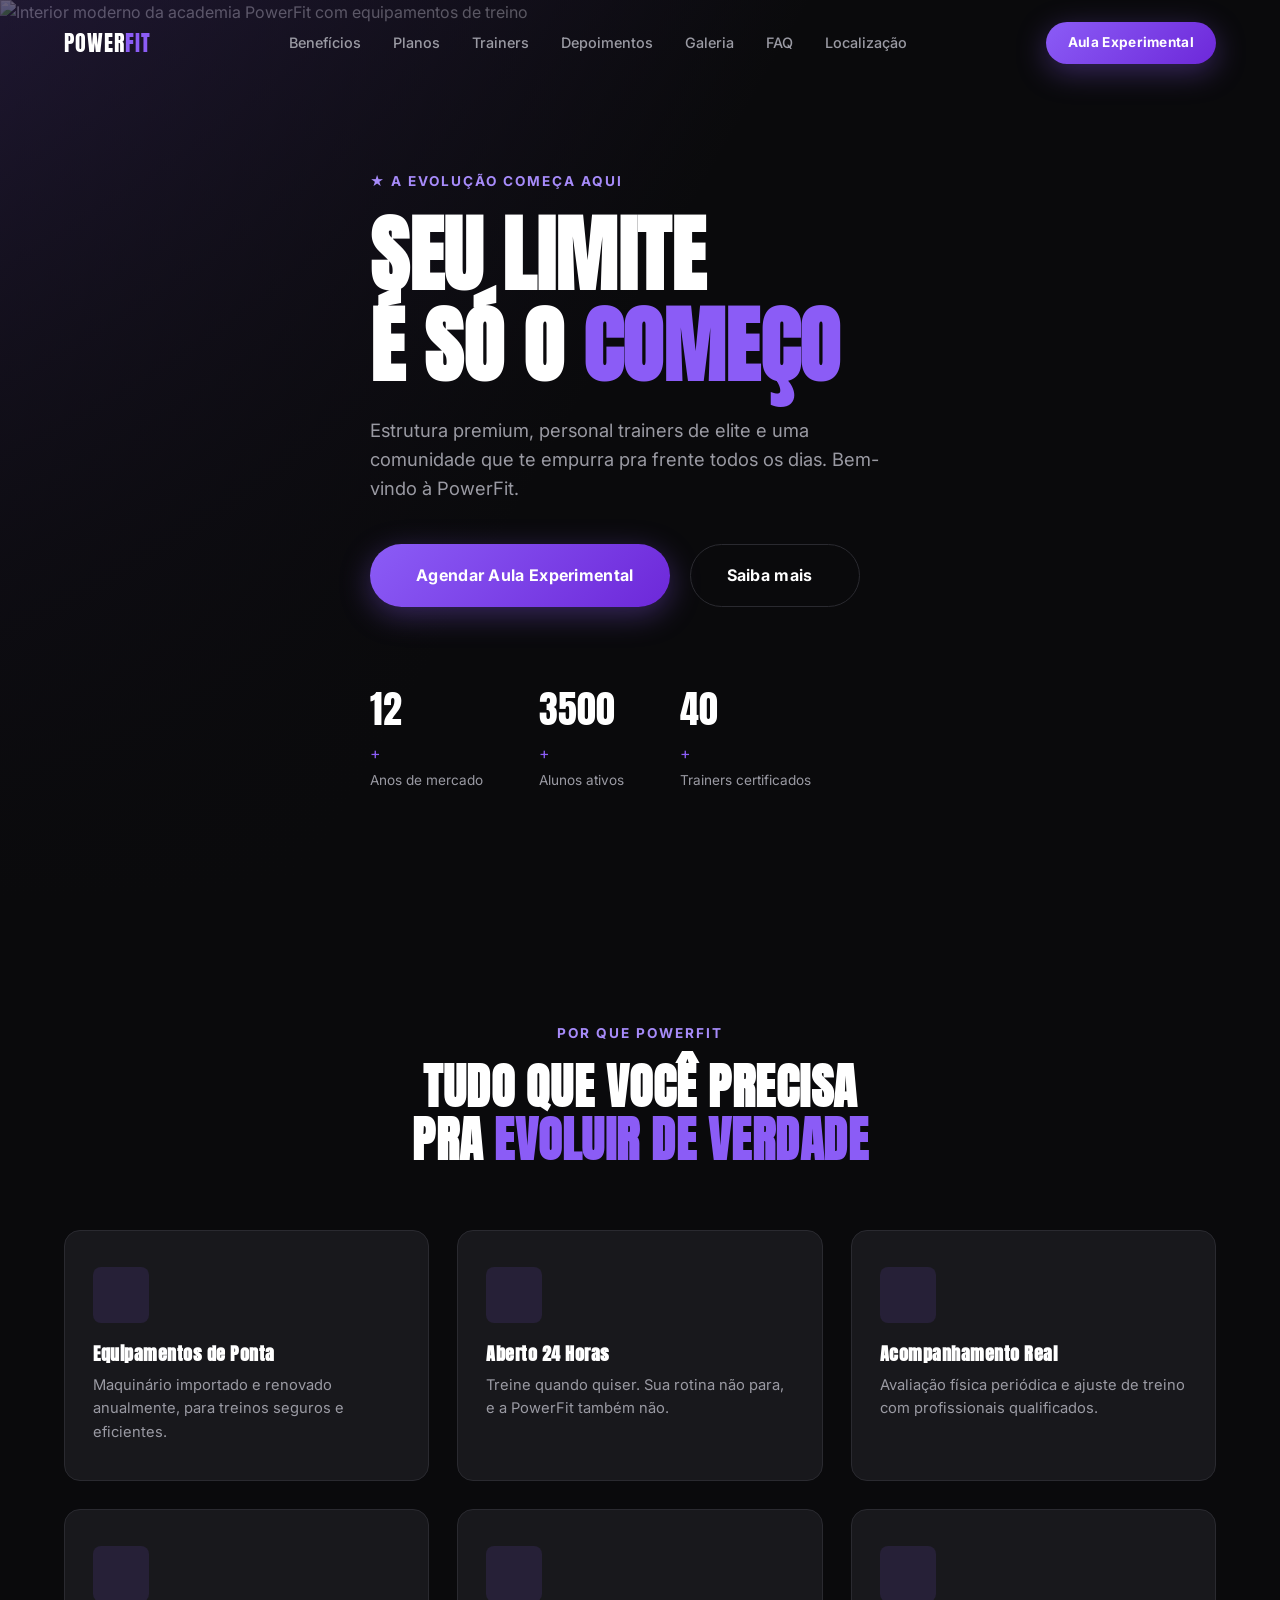
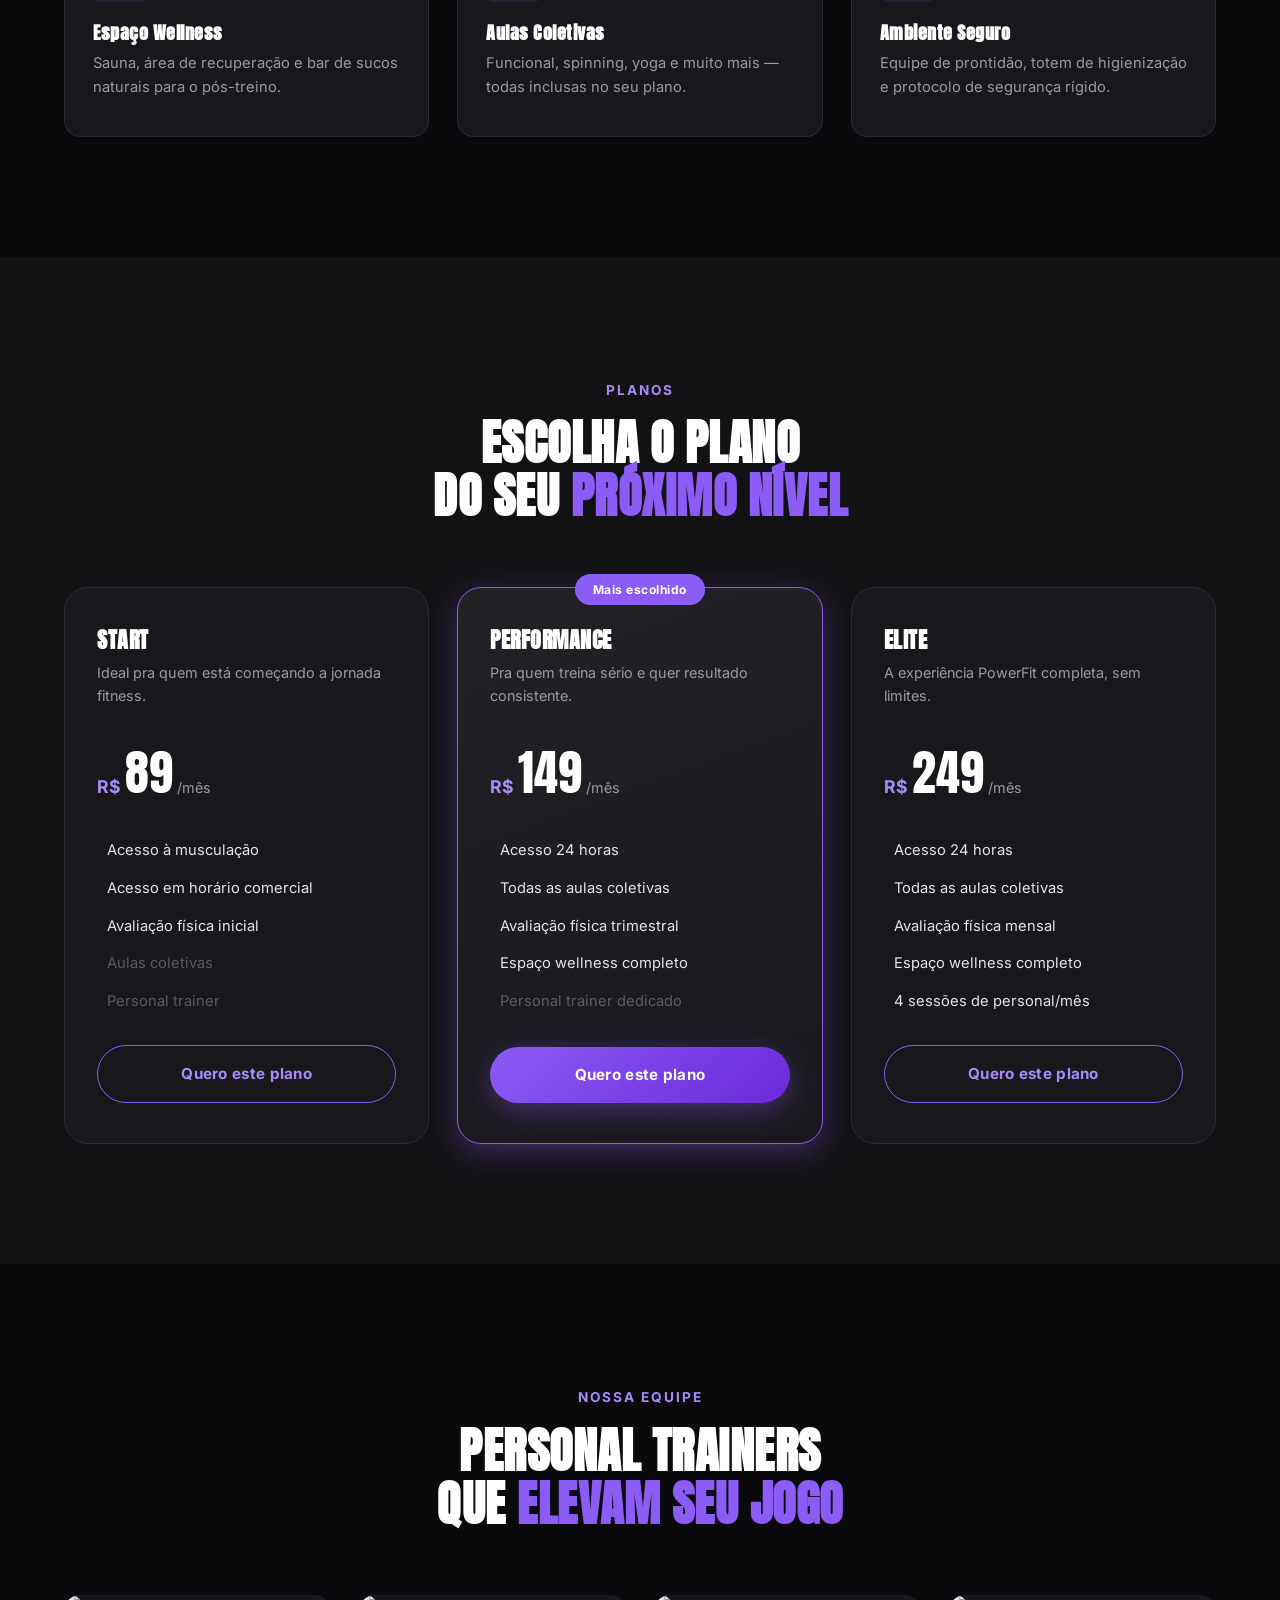
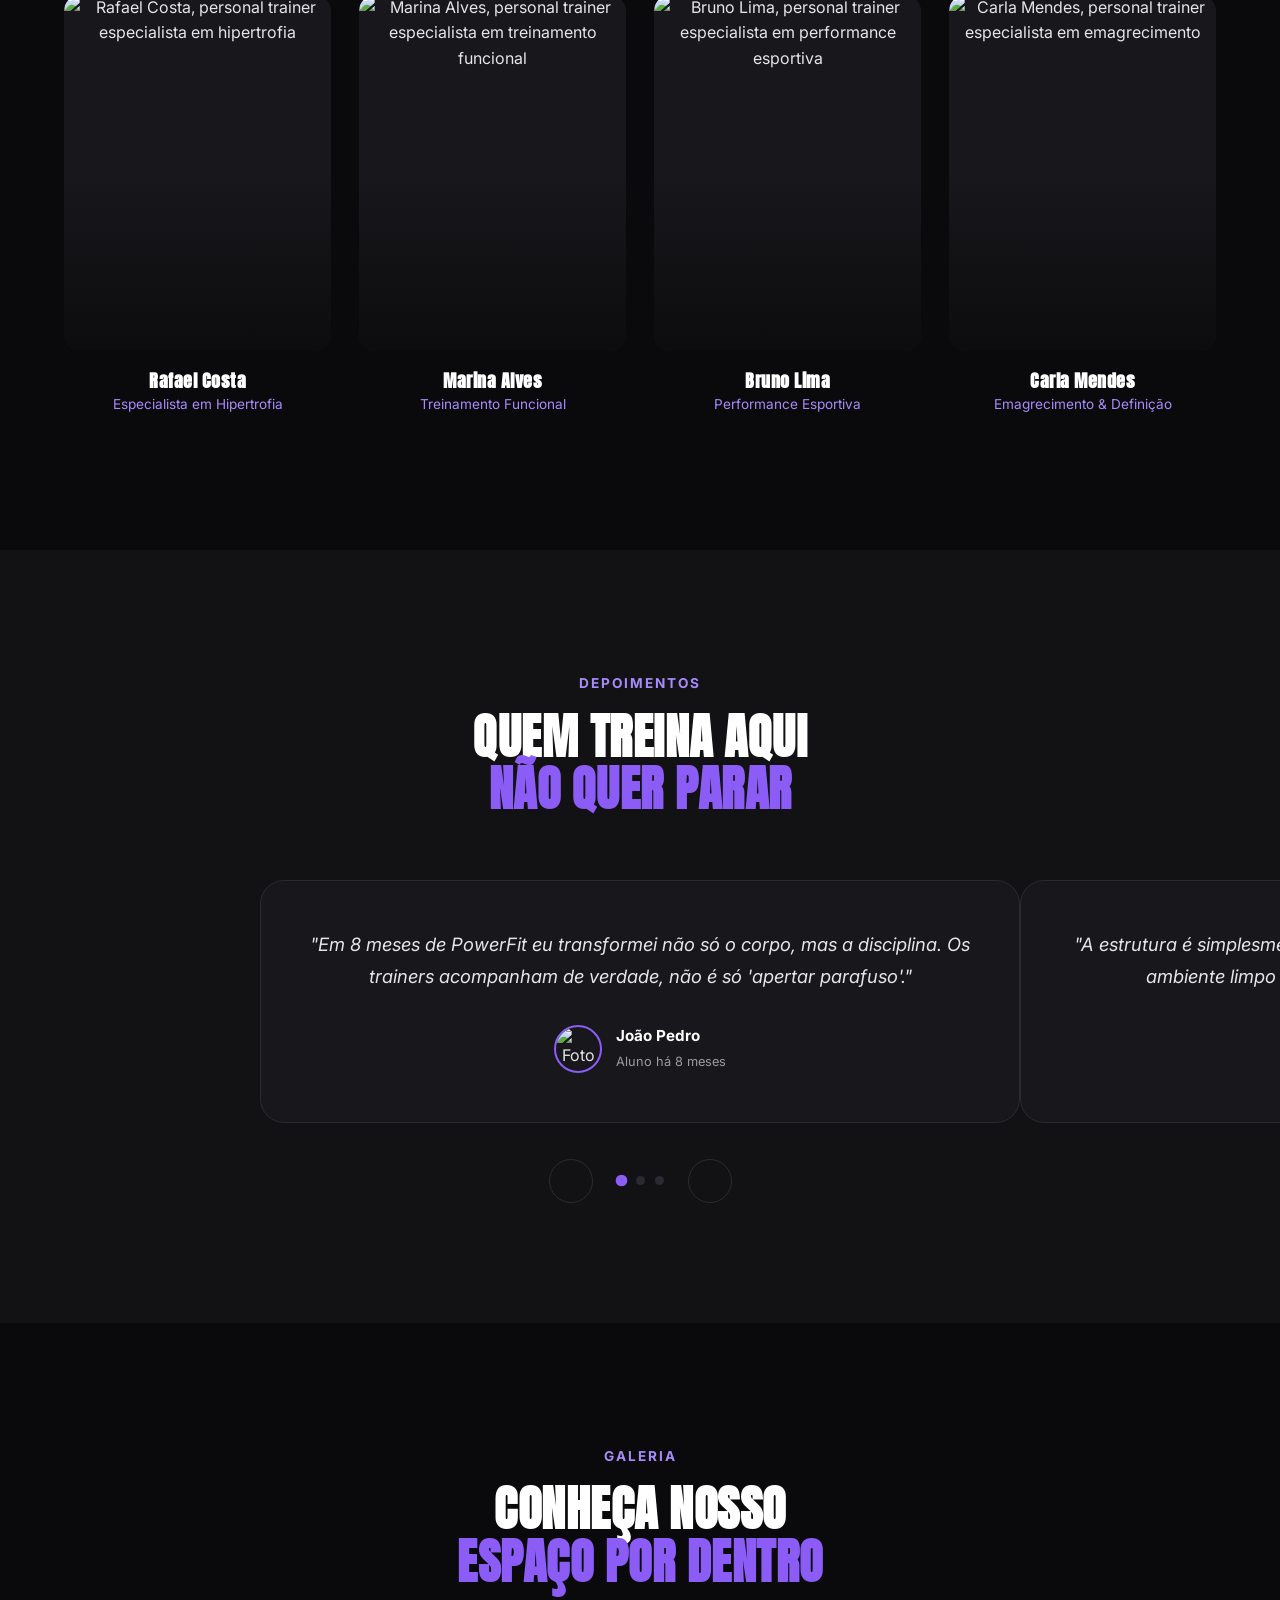
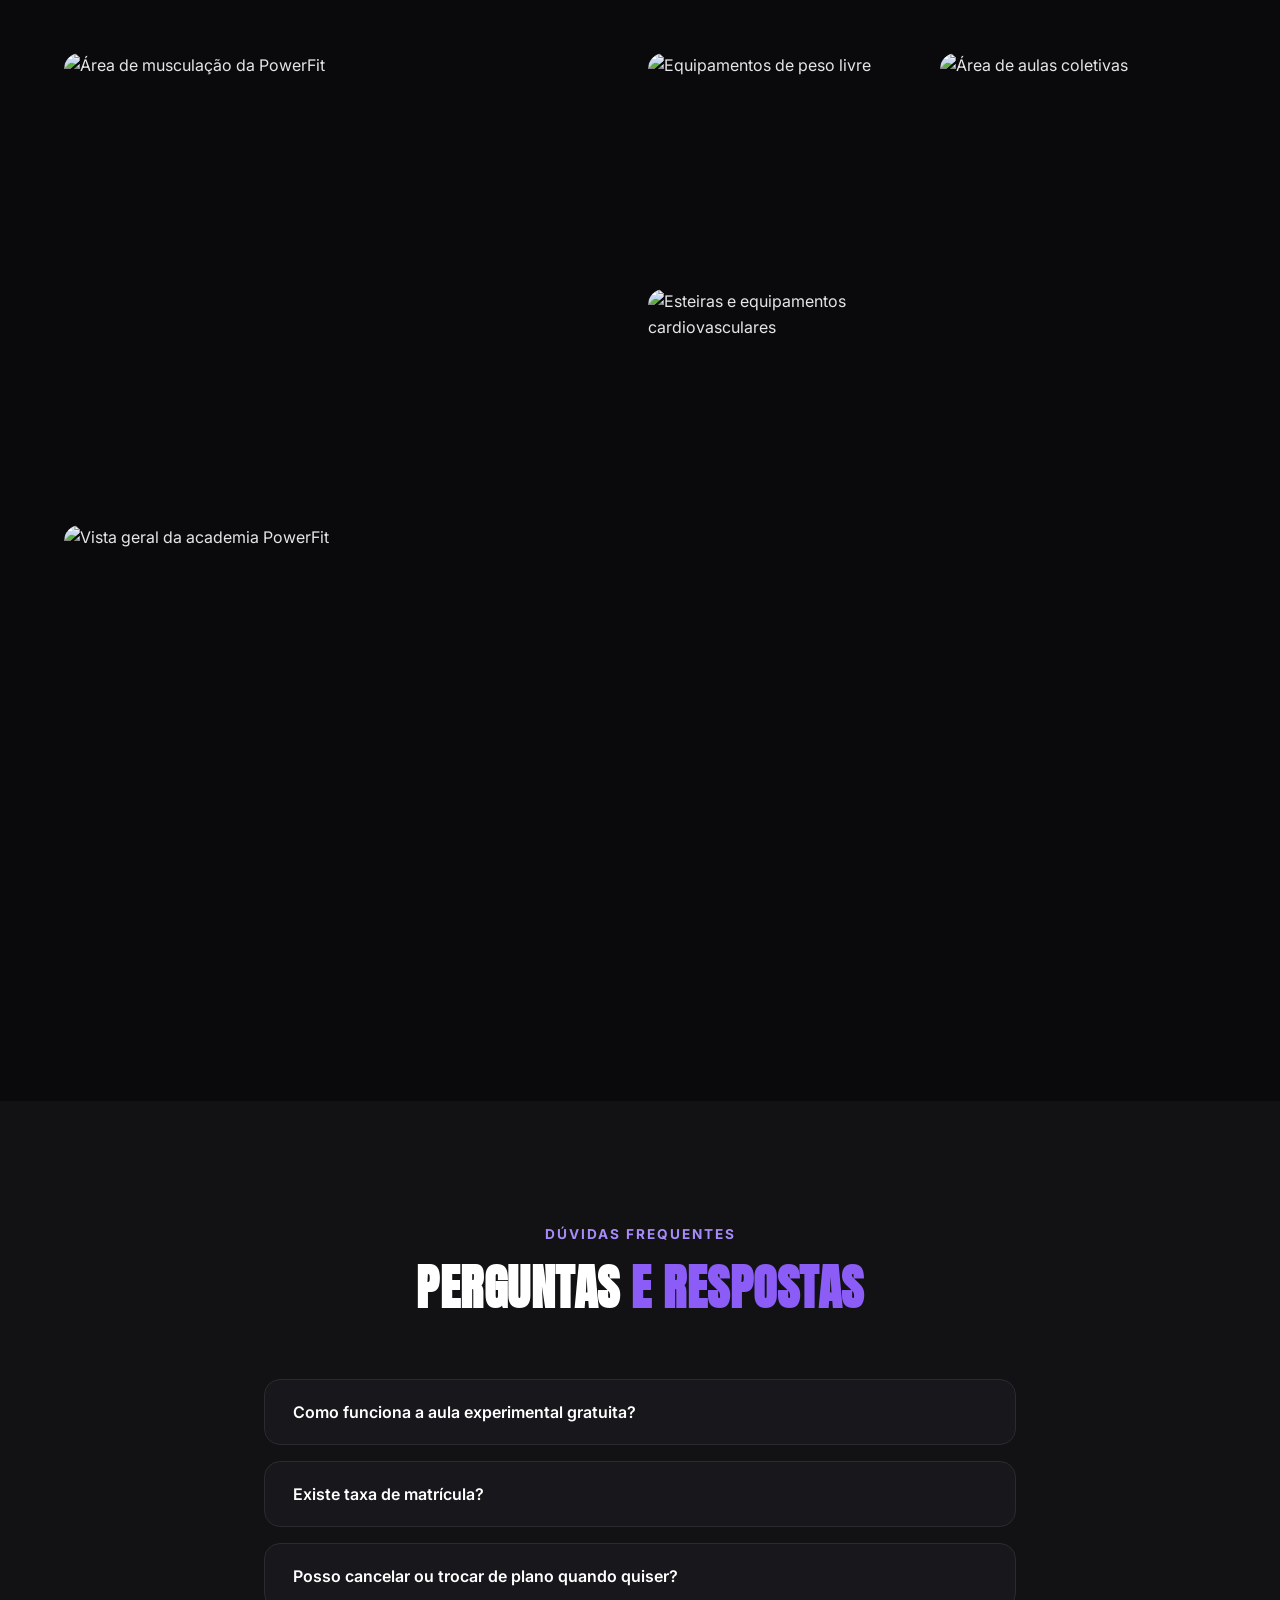
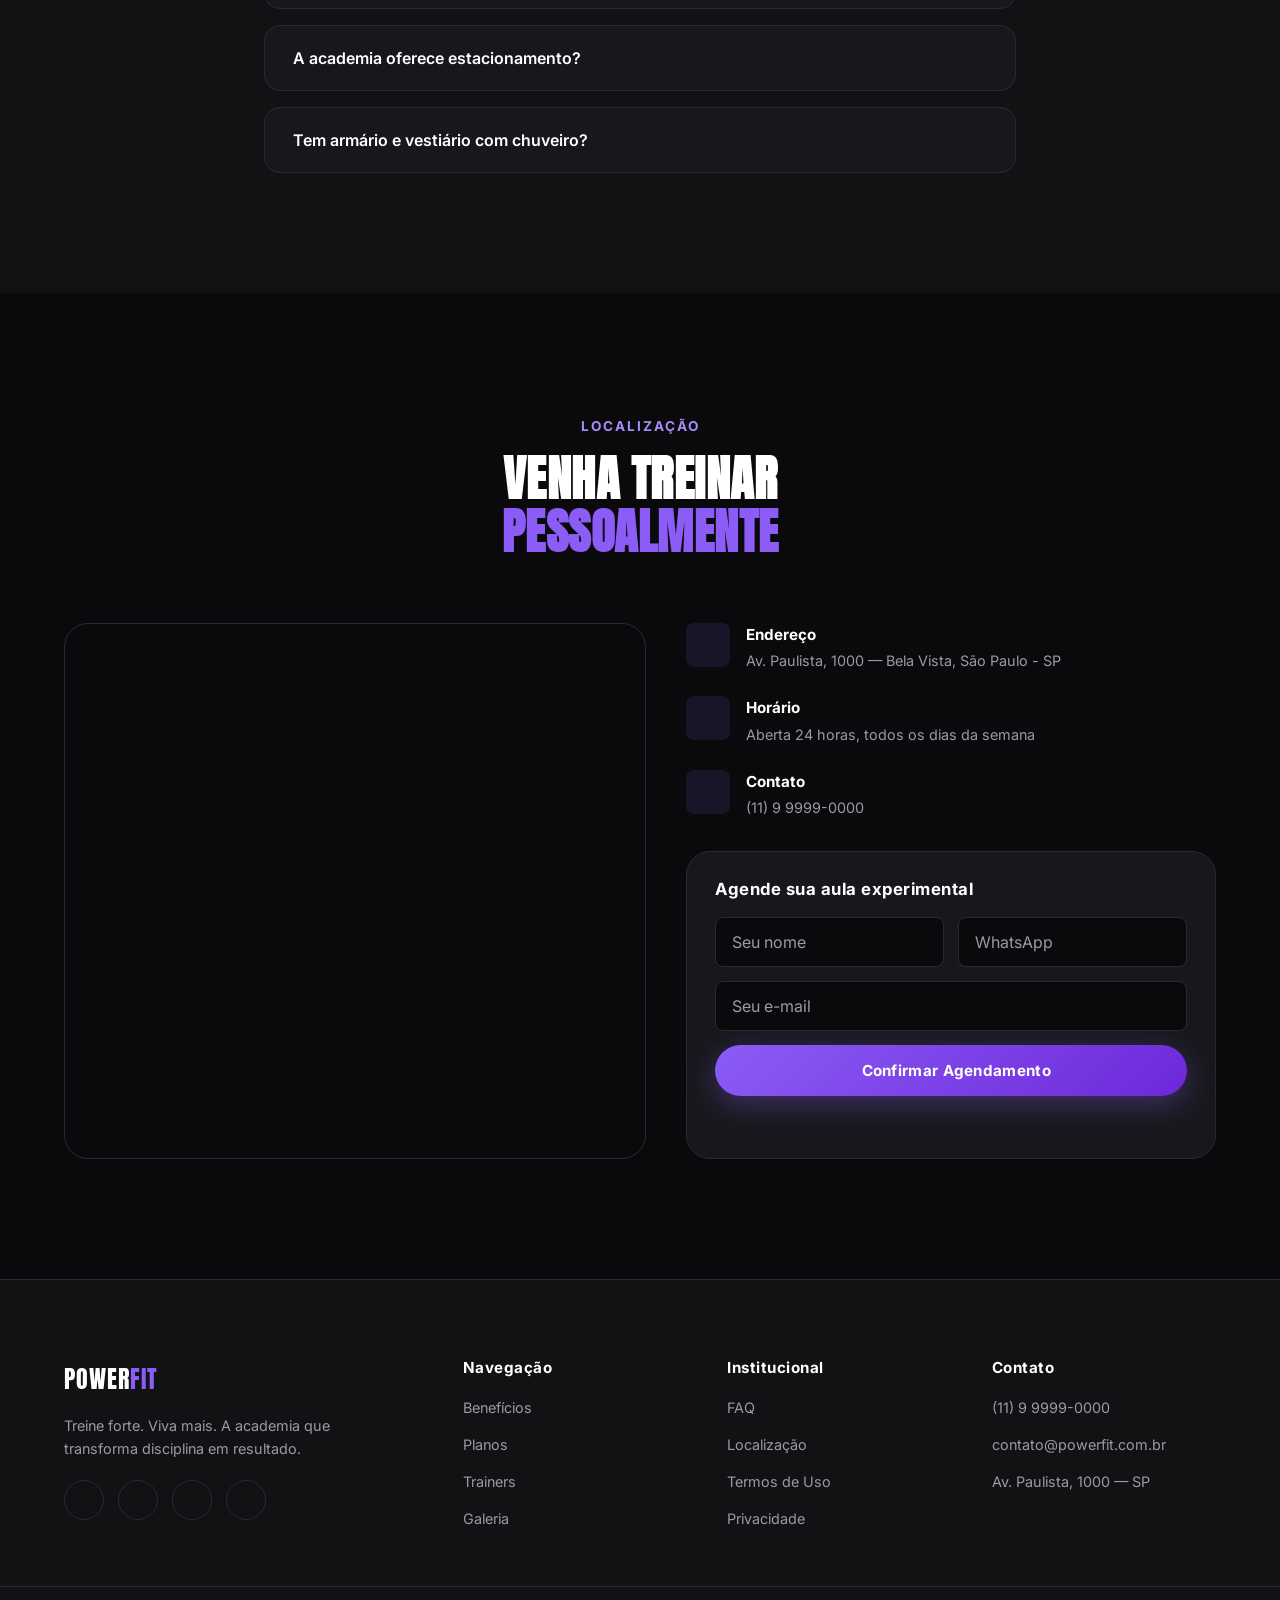
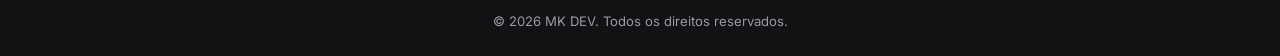
==== commit 4f2f6b26: "MK DEV" ====
--- a/Academia/index.html
+++ b/Academia/index.html
@@ -595,7 +595,7 @@
     </div>
 
     <div class="footer__bottom">
-      <p>&copy; <span id="currentYear"></span> PowerFit. Todos os direitos reservados.</p>
+      <p>&copy; <span id="currentYear"></span> MK DEV. Todos os direitos reservados.</p>
     </div>
   </footer>
 
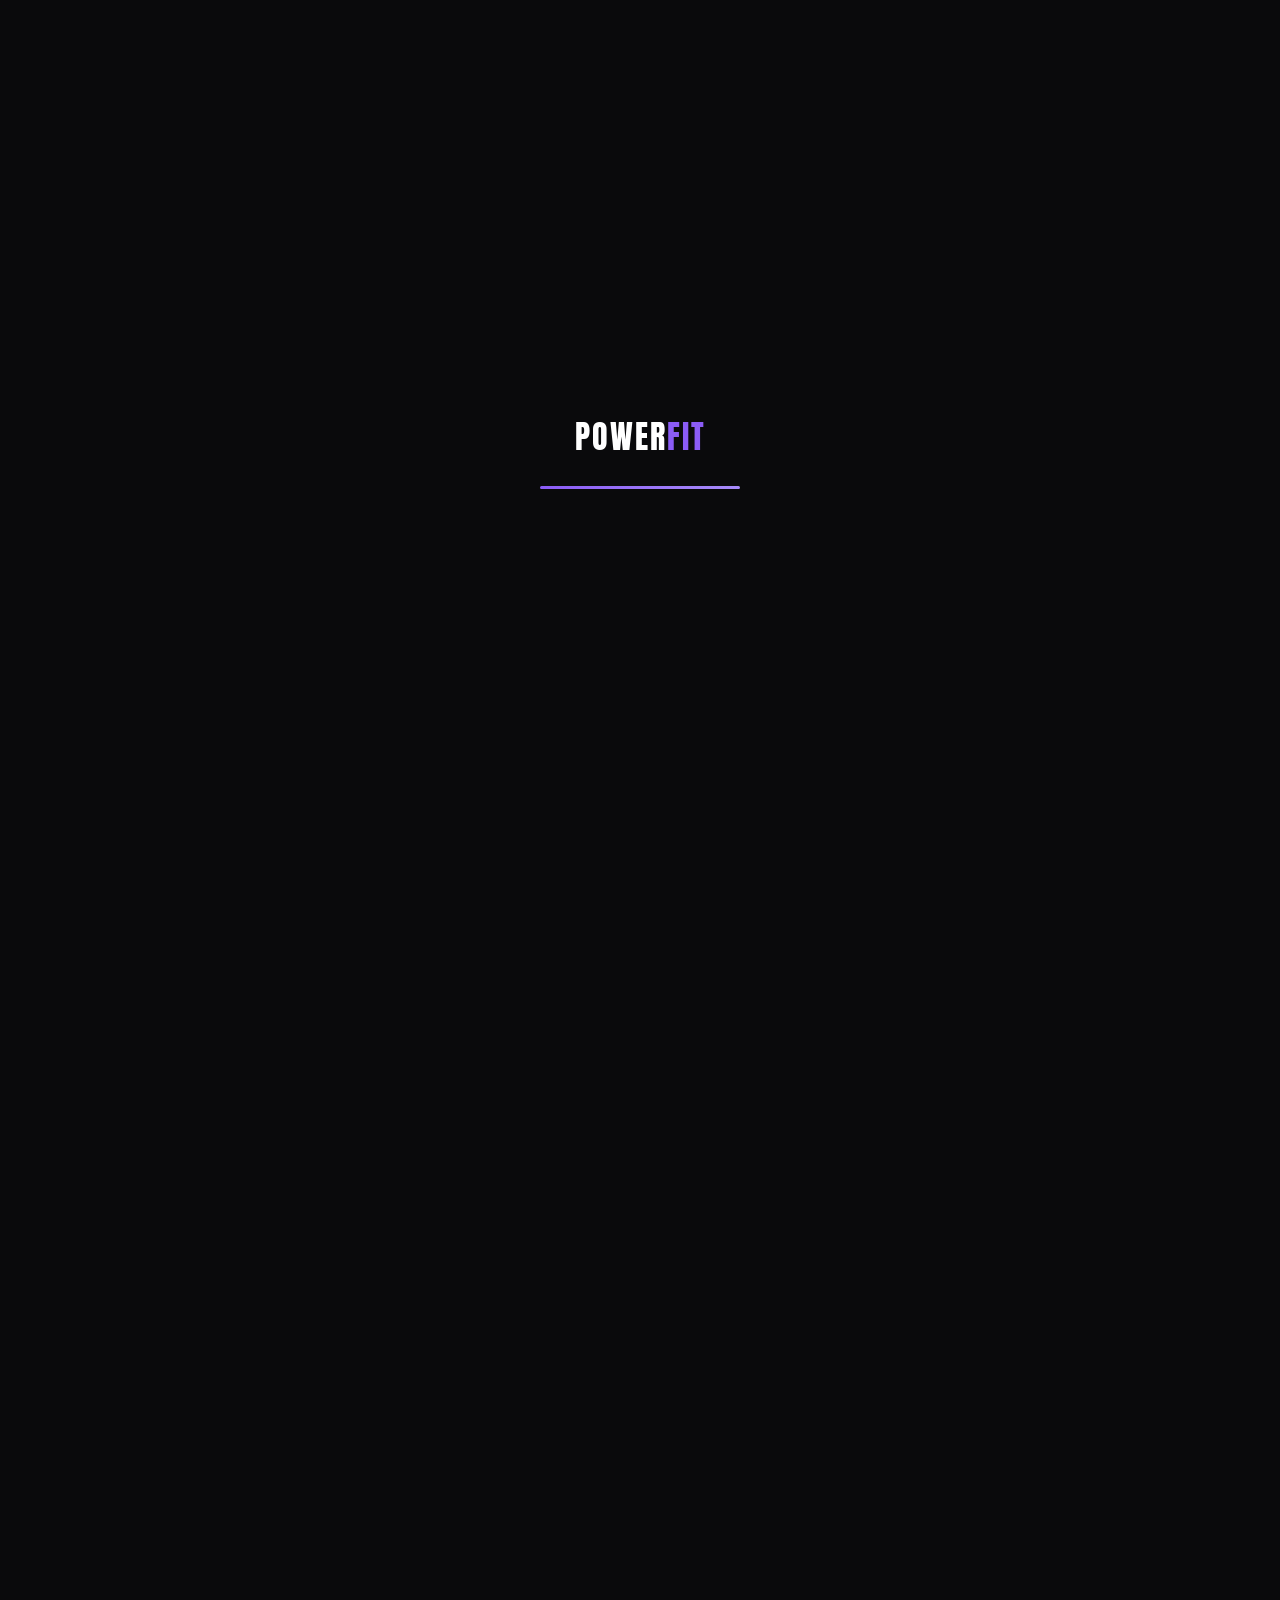
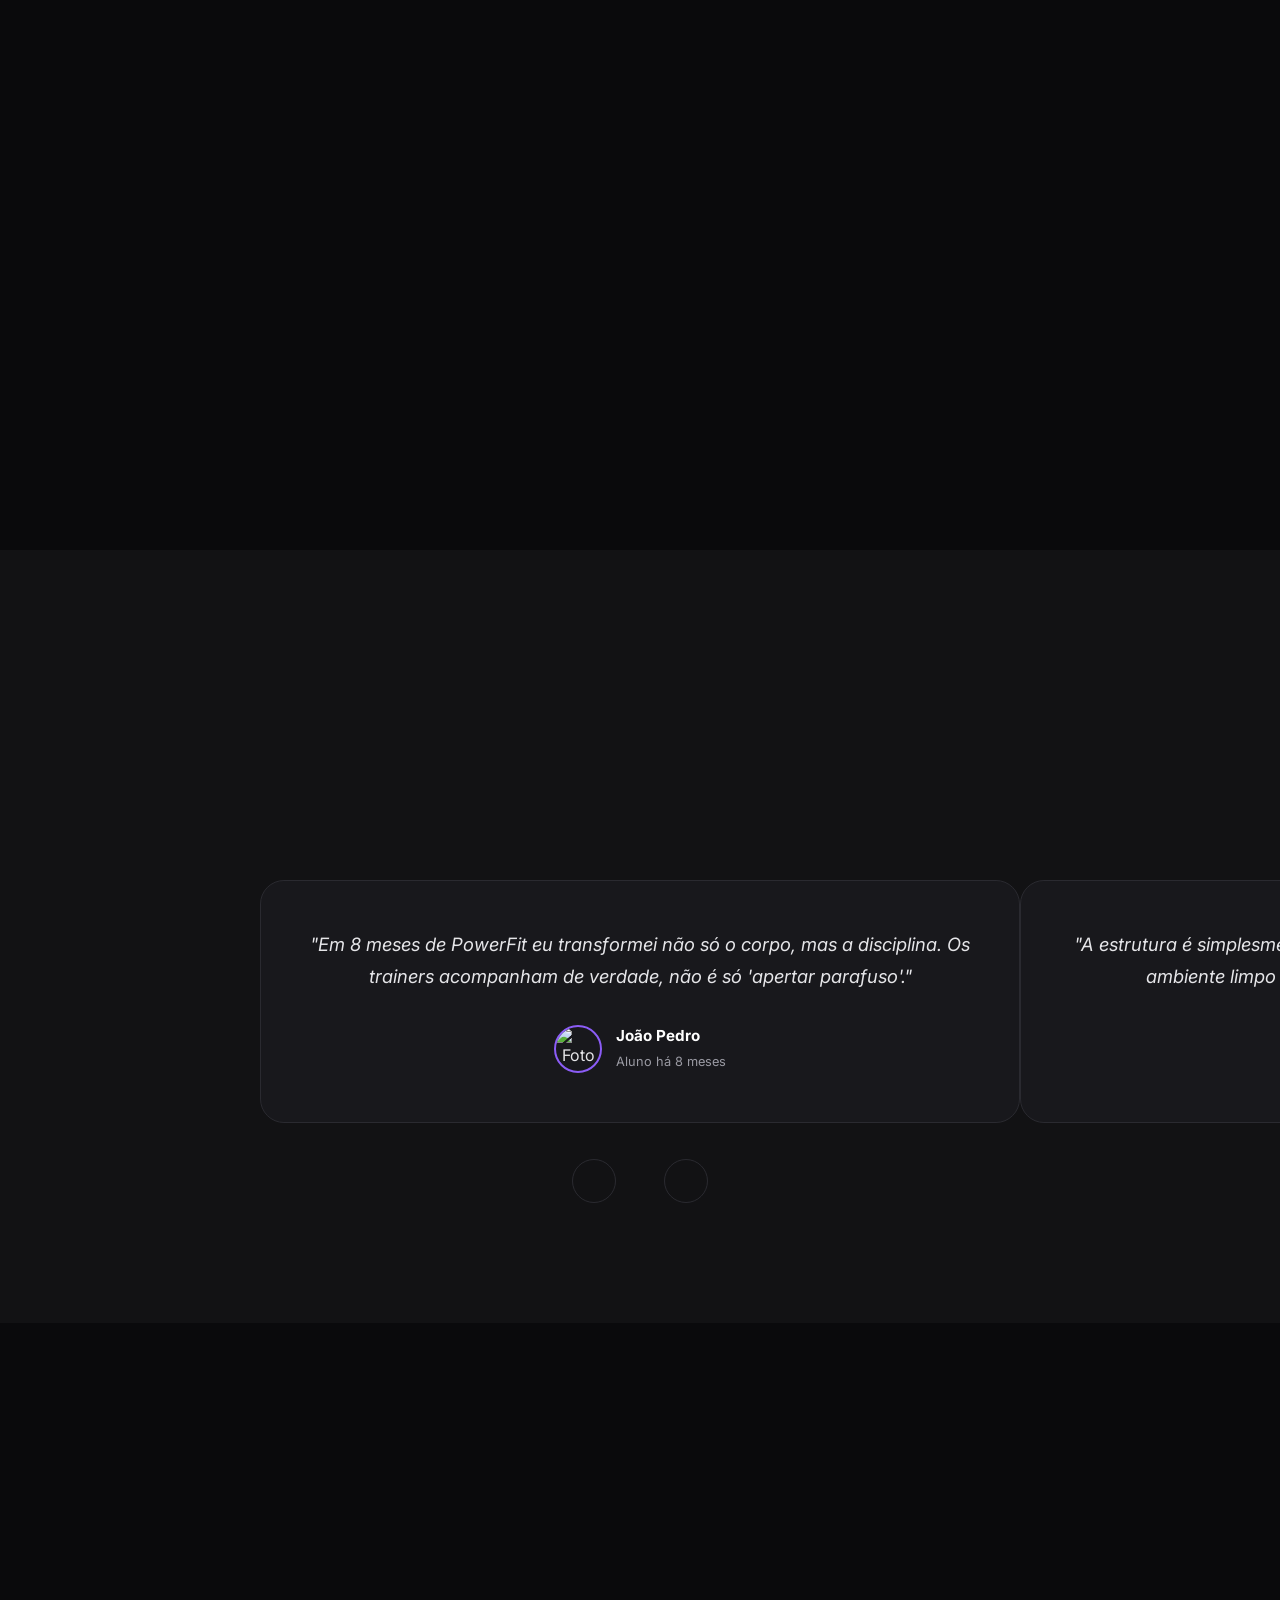
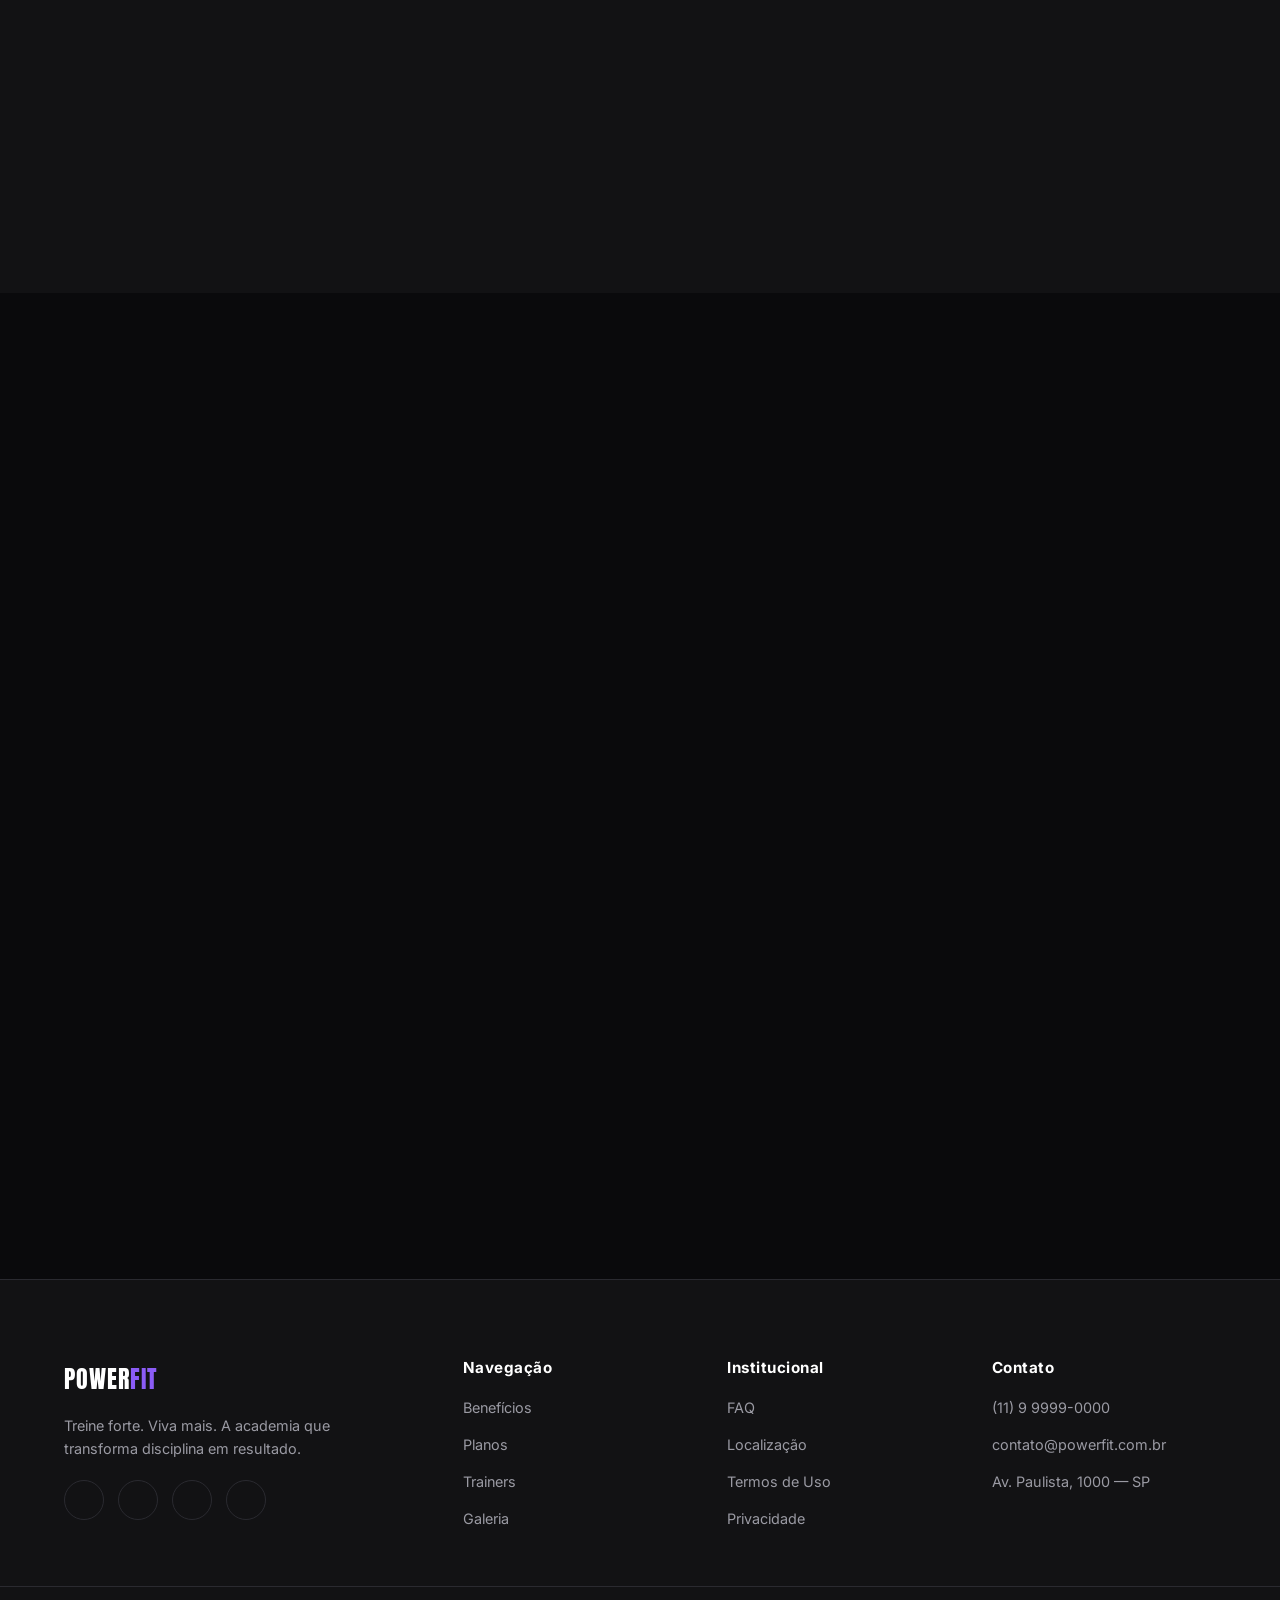
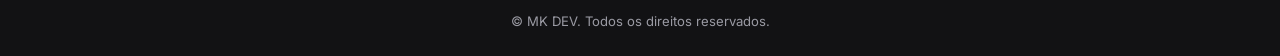
==== commit fade2126: "refactor: remove comentários desnecessários do projeto" ====
--- a/Academia/index.html
+++ b/Academia/index.html
@@ -6,30 +6,21 @@
   <title>PowerFit — Treine Forte. Viva Mais.</title>
   <meta name="description" content="PowerFit: a academia premium para quem busca evolução real. Aulas experimentais gratuitas, personal trainers de elite e estrutura completa." />
 
-  <!-- ============ FONTES GOOGLE ============ -->
   <link rel="preconnect" href="https://fonts.googleapis.com">
   <link rel="preconnect" href="https://fonts.gstatic.com" crossorigin>
   <link href="https://fonts.googleapis.com/css2?family=Anton&family=Inter:wght@400;500;600;700;800&display=swap" rel="stylesheet">
 
-  <!-- ============ ÍCONES (Phosphor Icons via CDN) ============ -->
   <script src="https://unpkg.com/@phosphor-icons/web@2.1.1"></script>
 
-  <!-- ============ CSS PRÓPRIO ============ -->
   <link rel="stylesheet" href="style.css" />
 </head>
 <body>
 
-  <!-- ===================================================== -->
-  <!-- LOADER (animação de entrada)                           -->
-  <!-- ===================================================== -->
   <div id="loader" class="loader" aria-hidden="true">
     <span class="loader__logo">POWER<span class="text-purple">FIT</span></span>
     <div class="loader__bar"><div class="loader__fill"></div></div>
   </div>
 
-  <!-- ===================================================== -->
-  <!-- NAVBAR FIXA                                            -->
-  <!-- ===================================================== -->
   <header class="navbar" id="navbar">
     <div class="container navbar__inner">
 
@@ -38,7 +29,6 @@
         POWER<span class="text-purple">FIT</span>
       </a>
 
-      <!-- Links de navegação (desktop) -->
       <nav class="navbar__nav" id="navMenu">
         <a href="#beneficios" class="navbar__link">Benefícios</a>
         <a href="#planos" class="navbar__link">Planos</a>
@@ -49,7 +39,6 @@
         <a href="#localizacao" class="navbar__link">Localização</a>
       </nav>
 
-      <!-- CTA + botão hambúrguer -->
       <div class="navbar__actions">
         <a href="#contato" class="btn btn--primary btn--small">Aula Experimental</a>
         <button class="navbar__toggle" id="navToggle" aria-label="Abrir menu" aria-expanded="false">
@@ -60,9 +49,6 @@
   </header>
 
   <main>
-    <!-- ===================================================== -->
-    <!-- HERO SECTION                                           -->
-    <!-- ===================================================== -->
     <section class="hero" id="hero">
       <!-- Imagem de fundo da academia -->
       <div class="hero__media">
@@ -96,7 +82,6 @@
           </a>
         </div>
 
-        <!-- Estatísticas rápidas -->
         <div class="hero__stats fade-in">
           <div class="hero__stat">
             <span class="hero__stat-number" data-count="12">0</span><span class="text-purple">+</span>
@@ -113,15 +98,11 @@
         </div>
       </div>
 
-      <!-- Indicador de scroll -->
       <button class="hero__scroll-indicator" id="scrollIndicator" aria-label="Rolar para baixo">
         <i class="ph-bold ph-mouse-simple"></i>
       </button>
     </section>
 
-    <!-- ===================================================== -->
-    <!-- BENEFÍCIOS                                             -->
-    <!-- ===================================================== -->
     <section class="section" id="beneficios">
       <div class="container">
         <div class="section__header fade-in">
@@ -171,9 +152,6 @@
       </div>
     </section>
 
-    <!-- ===================================================== -->
-    <!-- PLANOS                                                 -->
-    <!-- ===================================================== -->
     <section class="section section--alt" id="planos">
       <div class="container">
         <div class="section__header fade-in">
@@ -245,9 +223,6 @@
       </div>
     </section>
 
-    <!-- ===================================================== -->
-    <!-- PERSONAL TRAINERS                                      -->
-    <!-- ===================================================== -->
     <section class="section" id="trainers">
       <div class="container">
         <div class="section__header fade-in">
@@ -309,9 +284,6 @@
       </div>
     </section>
 
-    <!-- ===================================================== -->
-    <!-- DEPOIMENTOS                                            -->
-    <!-- ===================================================== -->
     <section class="section section--alt" id="depoimentos">
       <div class="container">
         <div class="section__header fade-in">
@@ -319,7 +291,6 @@
           <h2 class="section__title">Quem treina aqui<br><span class="text-purple">não quer parar</span></h2>
         </div>
 
-        <!-- Carrossel de depoimentos -->
         <div class="testimonials" id="testimonials">
           <div class="testimonials__track" id="testimonialsTrack">
 
@@ -370,7 +341,6 @@
 
           </div>
 
-          <!-- Controles do carrossel -->
           <div class="testimonials__controls">
             <button class="testimonials__btn" id="testimonialPrev" aria-label="Depoimento anterior">
               <i class="ph-bold ph-arrow-left"></i>
@@ -384,9 +354,6 @@
       </div>
     </section>
 
-    <!-- ===================================================== -->
-    <!-- GALERIA                                                -->
-    <!-- ===================================================== -->
     <section class="section" id="galeria">
       <div class="container">
         <div class="section__header fade-in">
@@ -414,9 +381,6 @@
       </div>
     </section>
 
-    <!-- ===================================================== -->
-    <!-- FAQ                                                    -->
-    <!-- ===================================================== -->
     <section class="section section--alt" id="faq">
       <div class="container container--narrow">
         <div class="section__header fade-in">
@@ -485,9 +449,6 @@
       </div>
     </section>
 
-    <!-- ===================================================== -->
-    <!-- LOCALIZAÇÃO + CONTATO                                  -->
-    <!-- ===================================================== -->
     <section class="section" id="localizacao">
       <div class="container">
         <div class="section__header fade-in">
@@ -552,9 +513,6 @@
     </section>
   </main>
 
-  <!-- ===================================================== -->
-  <!-- RODAPÉ                                                 -->
-  <!-- ===================================================== -->
   <footer class="footer">
     <div class="container footer__inner">
 
@@ -599,14 +557,10 @@
     </div>
   </footer>
 
-  <!-- ===================================================== -->
-  <!-- BOTÃO VOLTAR AO TOPO                                   -->
-  <!-- ===================================================== -->
   <button id="backToTop" class="back-to-top" aria-label="Voltar ao topo">
     <i class="ph-bold ph-arrow-up"></i>
   </button>
 
-  <!-- ============ JAVASCRIPT PRÓPRIO ============ -->
   <script src="script.js"></script>
 </body>
 </html>
--- a/Academia/style.css
+++ b/Academia/style.css
@@ -1,15 +1,4 @@
-/* =========================================================================
-   POWERFIT — STYLE SHEET
-   Estrutura: 1. Reset & Variáveis | 2. Base | 3. Utilitários | 4. Loader
-   5. Navbar | 6. Hero | 7. Seções gerais | 8. Benefícios | 9. Planos
-   10. Trainers | 11. Depoimentos | 12. Galeria | 13. FAQ | 14. Localização
-   15. Rodapé | 16. Voltar ao topo | 17. Animações | 18. Responsivo
-   ========================================================================= */
-
-
-/* =========================================================================
-   1. RESET & VARIÁVEIS GLOBAIS
-   ========================================================================= */
+
 *, *::before, *::after {
   margin: 0;
   padding: 0;
@@ -17,26 +6,25 @@
 }
 
 :root {
-  /* --- Paleta de cores --- */
-  --color-bg:           #0A0A0C;   /* preto profundo - fundo principal */
-  --color-bg-alt:       #121214;   /* fundo alternativo (seções pares) */
-  --color-surface:      #18181C;   /* superfície de cards */
-  --color-surface-light:#212126;   /* superfície em hover/destaque */
-  --color-border:       #2A2A30;   /* bordas sutis */
-
-  --color-purple:       #8B5CF6;   /* roxo principal (marca) */
-  --color-purple-light: #A78BFA;   /* roxo claro (hover/destaque) */
-  --color-purple-dark:  #6D28D9;   /* roxo escuro (gradientes) */
+
+  --color-bg:           #0A0A0C;   
+  --color-bg-alt:       #121214;   
+  --color-surface:      #18181C;   
+  --color-surface-light:#212126;   
+  --color-border:       #2A2A30;   
+
+  --color-purple:       #8B5CF6;   
+  --color-purple-light: #A78BFA;   
+  --color-purple-dark:  #6D28D9;   
 
   --color-white:        #FFFFFF;
-  --color-text:         #E5E5E8;   /* texto principal sobre fundo escuro */
-  --color-text-muted:   #9A9AA3;   /* texto secundário */
-
-  /* --- Tipografia --- */
-  --font-display: 'Anton', sans-serif;     /* títulos de impacto */
-  --font-body:    'Inter', sans-serif;     /* corpo de texto */
-
-  /* --- Espaçamentos --- */
+  --color-text:         #E5E5E8;   
+  --color-text-muted:   #9A9AA3;   
+
+ 
+  --font-display: 'Anton', sans-serif;     
+  --font-body:    'Inter', sans-serif;     
+
   --container-max: 1200px;
   --section-padding: 120px;
   --radius-sm: 8px;
@@ -44,18 +32,15 @@
   --radius-lg: 24px;
   --radius-full: 999px;
 
-  /* --- Transições --- */
   --ease: cubic-bezier(0.4, 0, 0.2, 1);
   --transition-fast: 0.2s var(--ease);
   --transition-base: 0.4s var(--ease);
   --transition-slow: 0.7s var(--ease);
 
-  /* --- Sombras --- */
   --shadow-purple: 0 8px 30px rgba(139, 92, 246, 0.35);
   --shadow-card: 0 10px 40px rgba(0, 0, 0, 0.4);
 }
 
-/* Respeita preferência do usuário por menos movimento */
 @media (prefers-reduced-motion: reduce) {
   *, *::before, *::after {
     animation-duration: 0.01ms !important;
@@ -66,12 +51,9 @@
 }
 
 
-/* =========================================================================
-   2. BASE
-   ========================================================================= */
 html {
   scroll-behavior: smooth;
-  scroll-padding-top: 90px; /* compensa a navbar fixa ao usar âncoras */
+  scroll-padding-top: 90px; 
 }
 
 body {
@@ -107,7 +89,6 @@
   font-size: 1rem;
 }
 
-/* Foco visível para acessibilidade via teclado */
 a:focus-visible,
 button:focus-visible,
 input:focus-visible {
@@ -124,9 +105,6 @@
 }
 
 
-/* =========================================================================
-   3. UTILITÁRIOS
-   ========================================================================= */
 .container {
   max-width: var(--container-max);
   margin: 0 auto;
@@ -173,7 +151,7 @@
   color: var(--color-white);
 }
 
-/* --- Botões --- */
+
 .btn {
   display: inline-flex;
   align-items: center;
@@ -237,7 +215,6 @@
   width: 100%;
 }
 
-/* --- Animação fade-in ao rolar a página --- */
 .fade-in {
   opacity: 0;
   transform: translateY(40px);
@@ -249,10 +226,6 @@
   transform: translateY(0);
 }
 
-
-/* =========================================================================
-   4. LOADER
-   ========================================================================= */
 .loader {
   position: fixed;
   inset: 0;
@@ -300,9 +273,6 @@
 }
 
 
-/* =========================================================================
-   5. NAVBAR
-   ========================================================================= */
 .navbar {
   position: fixed;
   top: 0;
@@ -313,7 +283,6 @@
   transition: padding var(--transition-base), background-color var(--transition-base), box-shadow var(--transition-base);
 }
 
-/* Estado "scrolled": navbar encolhe e ganha fundo sólido */
 .navbar.is-scrolled {
   padding: 14px 0;
   background-color: rgba(10, 10, 12, 0.85);
@@ -378,7 +347,6 @@
   flex-shrink: 0;
 }
 
-/* Botão hambúrguer (mobile) */
 .navbar__toggle {
   display: none;
   flex-direction: column;
@@ -397,7 +365,6 @@
   transition: transform var(--transition-fast), opacity var(--transition-fast);
 }
 
-/* Animação do hambúrguer para "X" quando aberto */
 .navbar__toggle.is-active span:nth-child(1) {
   transform: translateY(7px) rotate(45deg);
 }
@@ -408,10 +375,6 @@
   transform: translateY(-7px) rotate(-45deg);
 }
 
-
-/* =========================================================================
-   6. HERO
-   ========================================================================= */
 .hero {
   position: relative;
   min-height: 100vh;
@@ -430,7 +393,6 @@
   width: 100%;
   height: 100%;
   object-fit: cover;
-  /* Leve zoom-out inicial para dar sensação de profundidade no load */
   animation: heroZoom 20s var(--ease) infinite alternate;
 }
 
@@ -499,7 +461,6 @@
   margin-top: 4px;
 }
 
-/* Indicador de scroll no rodapé do hero */
 .hero__scroll-indicator {
   position: absolute;
   bottom: 32px;
@@ -522,10 +483,6 @@
   50%      { transform: translate(-50%, 10px); }
 }
 
-
-/* =========================================================================
-   8. BENEFÍCIOS
-   ========================================================================= */
 .benefits-grid {
   display: grid;
   grid-template-columns: repeat(3, 1fr);
@@ -578,10 +535,6 @@
   color: var(--color-text-muted);
 }
 
-
-/* =========================================================================
-   9. PLANOS
-   ========================================================================= */
 .plans-grid {
   display: grid;
   grid-template-columns: repeat(3, 1fr);
@@ -697,10 +650,6 @@
   color: var(--color-text-muted);
 }
 
-
-/* =========================================================================
-   10. PERSONAL TRAINERS
-   ========================================================================= */
 .trainers-grid {
   display: grid;
   grid-template-columns: repeat(4, 1fr);
@@ -773,10 +722,6 @@
   transform: translateY(-3px);
 }
 
-
-/* =========================================================================
-   11. DEPOIMENTOS
-   ========================================================================= */
 .testimonials {
   max-width: 760px;
   margin: 0 auto;
@@ -884,10 +829,6 @@
   transform: scale(1.3);
 }
 
-
-/* =========================================================================
-   12. GALERIA
-   ========================================================================= */
 .gallery-grid {
   display: grid;
   grid-template-columns: repeat(4, 1fr);
@@ -932,10 +873,6 @@
   opacity: 1;
 }
 
-
-/* =========================================================================
-   13. FAQ (ACCORDION)
-   ========================================================================= */
 .accordion {
   display: flex;
   flex-direction: column;
@@ -990,10 +927,6 @@
   line-height: 1.7;
 }
 
-
-/* =========================================================================
-   14. LOCALIZAÇÃO + FORMULÁRIO
-   ========================================================================= */
 .location-grid {
   display: grid;
   grid-template-columns: 1.1fr 1fr;
@@ -1052,7 +985,6 @@
   font-size: 0.9rem;
 }
 
-/* --- Formulário de contato --- */
 .contact-form {
   background: var(--color-surface);
   border: 1px solid var(--color-border);
@@ -1105,10 +1037,6 @@
   text-align: center;
 }
 
-
-/* =========================================================================
-   15. RODAPÉ
-   ========================================================================= */
 .footer {
   background: var(--color-bg-alt);
   border-top: 1px solid var(--color-border);
@@ -1196,10 +1124,6 @@
   color: var(--color-text-muted);
 }
 
-
-/* =========================================================================
-   16. BOTÃO VOLTAR AO TOPO
-   ========================================================================= */
 .back-to-top {
   position: fixed;
   bottom: 28px;
@@ -1232,12 +1156,6 @@
   transform: translateY(-4px);
 }
 
-
-/* =========================================================================
-   18. RESPONSIVO
-   ========================================================================= */
-
-/* --- Tablets grandes / laptops pequenos --- */
 @media (max-width: 1100px) {
   :root { --section-padding: 96px; }
 
@@ -1251,7 +1169,6 @@
   .footer__inner { grid-template-columns: 1fr 1fr; gap: 48px 24px; }
 }
 
-/* --- Tablets / navbar colapsada --- */
 @media (max-width: 900px) {
   .navbar__nav {
     position: fixed;
@@ -1284,7 +1201,6 @@
   .gallery-item--big { grid-column: span 2; grid-row: span 1; }
 }
 
-/* --- Smartphones --- */
 @media (max-width: 640px) {
   :root { --section-padding: 72px; }
 
